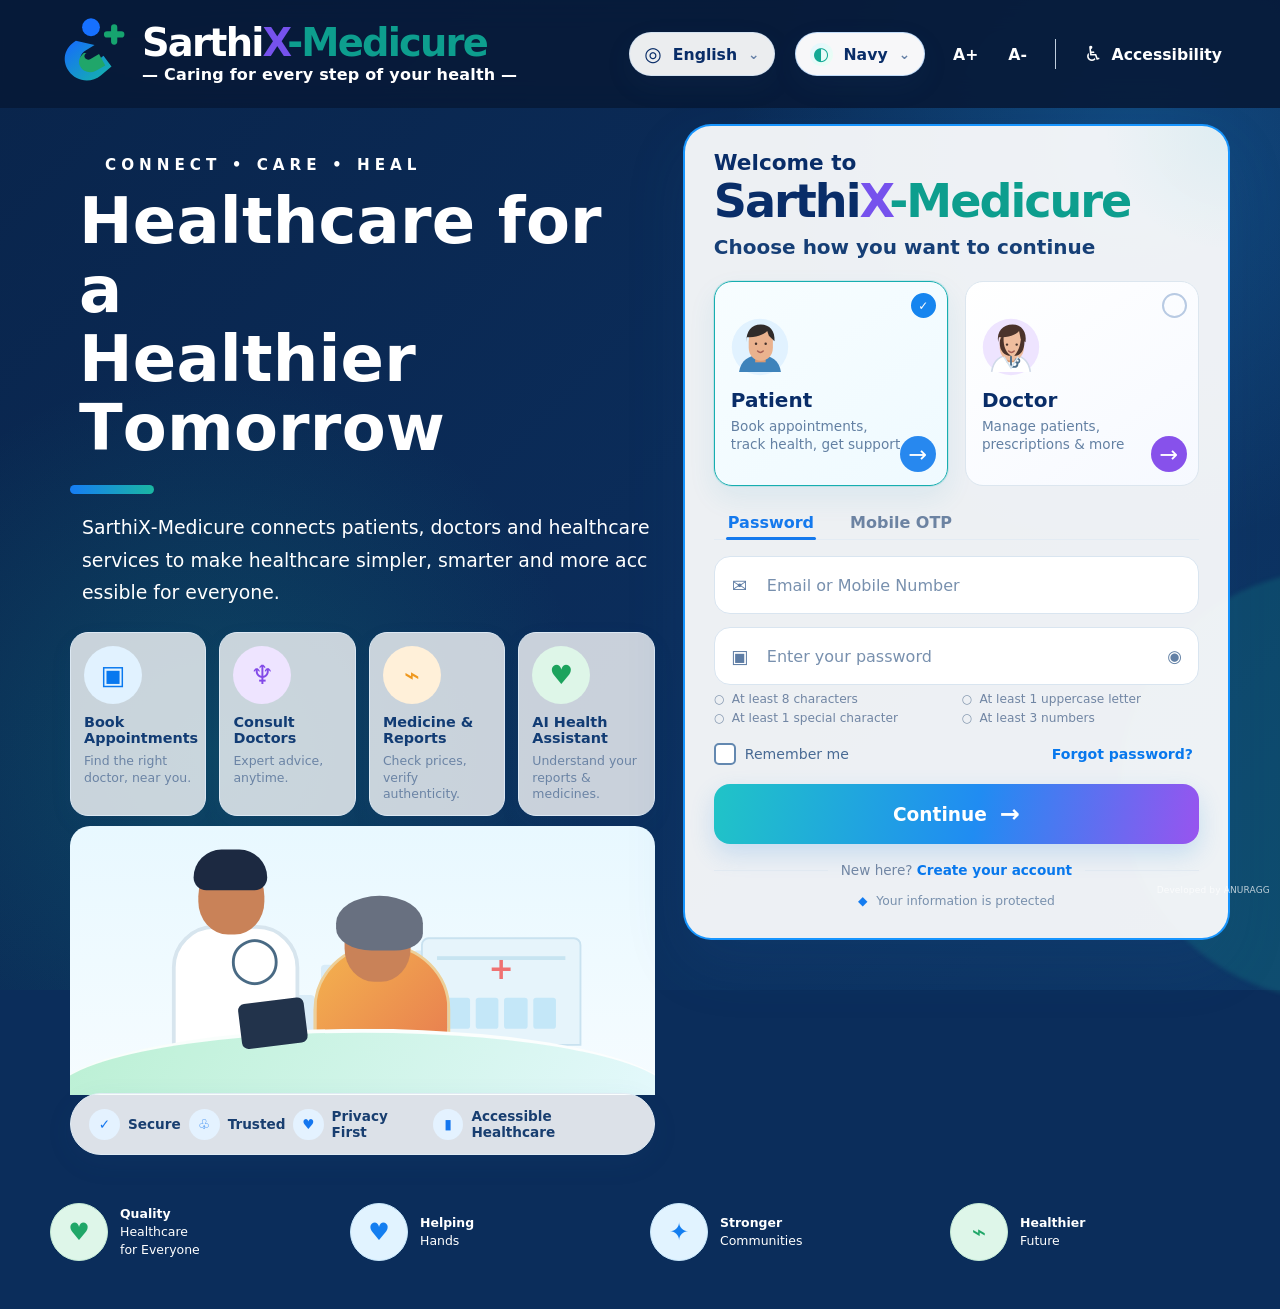
==== login.html @ cb6a0a66 "Rename index.html to login.html" ====
<!DOCTYPE html>
<html lang="en">
<head>
  <meta charset="UTF-8">
  <meta name="viewport" content="width=device-width, initial-scale=1, viewport-fit=cover">
  <meta name="theme-color" content="#f4fbff">
  <meta name="description" content="SarthiX-Medicure — healthcare made simpler, smarter and more accessible.">
  <title>SarthiX-Medicure | Healthcare for a Healthier Tomorrow</title>
  <link rel="stylesheet" href="styles.css">
</head>
<body>
  <div class="page-backdrop" aria-hidden="true"></div>
  <div class="page-shell">
    <header class="topbar container">
      <a class="brand" href="#" aria-label="SarthiX-Medicure home">
        <span class="brand-mark" aria-hidden="true">
          <svg viewBox="0 0 92 92" role="img">
            <defs>
              <linearGradient id="logoBlue" x1="0" y1="0" x2="1" y2="1">
                <stop offset="0" stop-color="#1669ff"/>
                <stop offset="1" stop-color="#14b8a6"/>
              </linearGradient>
            </defs>
            <circle cx="46" cy="16" r="10" fill="#1670ff"/>
            <path d="M29 31c-13 8-16 22-8 34 8 12 25 14 36 5l12-10-9-12-11 9c-5 4-12 2-14-3-2-5 0-9 5-12l10-6z" fill="url(#logoBlue)"/>
            <path d="M38 45c-5 4-7 10-4 15 3 6 11 8 17 5l11-6-7-13-10 6c-2 1-5 0-6-2-1-2 0-4 2-5z" fill="#20a66a"/>
            <path d="M64 24h16M72 16v16" stroke="#16a46f" stroke-width="7" stroke-linecap="round"/>
          </svg>
        </span>
        <span class="brand-copy">
          <span class="brand-name"><strong>Sarthi</strong><b>X</b><em>-Medicure</em></span>
          <span class="brand-tagline" lang="hi">— सेहत की हर बात, अपनों के साथ —</span>
        </span>
      </a>

      <div class="utility-nav" aria-label="Accessibility and language controls">
        <div class="language-select choice-control">
          <button class="choice-trigger" id="languageTrigger" type="button" aria-label="Language"
                  aria-expanded="false" aria-haspopup="true" aria-controls="languageMenu">
            <span class="globe" aria-hidden="true">◎</span>
            <span id="languageCurrent">English</span>
            <span class="choice-chevron" aria-hidden="true">⌄</span>
          </button>
          <div class="choice-menu" id="languageMenu" role="radiogroup" aria-label="Language" hidden>
            <button class="choice-option" type="button" role="radio" data-value="en" aria-checked="true">
              <span class="choice-check" aria-hidden="true">✓</span>English
            </button>
            <button class="choice-option" type="button" role="radio" data-value="hi" aria-checked="false">
              <span class="choice-check" aria-hidden="true">✓</span>हिन्दी
            </button>
          </div>
          <select id="languageSelect" class="sr-only" aria-hidden="true" tabindex="-1" hidden>
            <option value="en">English</option>
            <option value="hi">हिन्दी</option>
          </select>
        </div>
        <div class="theme-select choice-control">
          <button class="choice-trigger" id="themeTrigger" type="button" aria-label="Background theme"
                  aria-expanded="false" aria-haspopup="true" aria-controls="themeMenu">
            <span class="theme-icon" aria-hidden="true">◐</span>
            <span id="themeCurrent">Navy</span>
            <span class="choice-chevron" aria-hidden="true">⌄</span>
          </button>
          <div class="choice-menu theme-menu" id="themeMenu" role="radiogroup" aria-label="Background theme" hidden>
            <button class="choice-option" type="button" role="radio" data-value="navy" aria-checked="true">
              <span class="choice-check" aria-hidden="true">✓</span>Navy
            </button>
            <button class="choice-option" type="button" role="radio" data-value="dark" aria-checked="false">
              <span class="choice-check" aria-hidden="true">✓</span>Dark
            </button>
            <button class="choice-option" type="button" role="radio" data-value="white" aria-checked="false">
              <span class="choice-check" aria-hidden="true">✓</span>White
            </button>
          </div>
          <select id="themeSelect" class="sr-only" aria-hidden="true" tabindex="-1" hidden>
            <option value="navy">Navy</option>
            <option value="dark">Dark</option>
            <option value="white">White</option>
          </select>
        </div>
        <div class="font-controls" aria-label="Text size">
          <button type="button" id="fontIncrease" aria-label="Increase text size">A+</button>
          <button type="button" id="fontDecrease" aria-label="Decrease text size">A-</button>
        </div>
        <span class="divider" aria-hidden="true"></span>
        <button class="accessibility-btn" id="accessibilityBtn" type="button"
                aria-expanded="false" aria-haspopup="true" aria-controls="accessibilityMenu"
                aria-label="Accessibility options: Accessible Healthcare for Better India">
          <span class="person-icon" aria-hidden="true">♿</span>
          Accessibility
        </button>
      </div>
    </header>

    <main class="main-grid container">
      <section class="hero" aria-labelledby="heroTitle">
        <div class="eyebrow">CONNECT <span>•</span> CARE <span>•</span> HEAL</div>
        <h1 id="heroTitle" lang="en">Healthcare for a<br><span>Healthier</span> Tomorrow</h1>
        <div class="accent-line" aria-hidden="true"></div>
        <p class="hero-description" id="heroDescription" lang="en">
          SarthiX-Medicure connects patients, doctors and healthcare services to make
          healthcare simpler, smarter and more accessible for everyone.
        </p>

        <div class="feature-grid" aria-label="Key services">
          <button class="feature-card" type="button" data-feature="appointments">
            <span class="feature-icon blue" aria-hidden="true">▣</span>
            <strong>Book Appointments</strong>
            <small>Find the right doctor, near you.</small>
          </button>
          <button class="feature-card" type="button" data-feature="doctors">
            <span class="feature-icon purple" aria-hidden="true">♆</span>
            <strong>Consult Doctors</strong>
            <small>Expert advice, anytime.</small>
          </button>
          <button class="feature-card" type="button" data-feature="medicine">
            <span class="feature-icon orange" aria-hidden="true">⌁</span>
            <strong>Medicine &amp; Reports</strong>
            <small>Check prices, verify authenticity.</small>
          </button>
          <button class="feature-card" type="button" data-feature="assistant">
            <span class="feature-icon green" aria-hidden="true">♥</span>
            <strong>AI Health Assistant</strong>
            <small>Understand your reports &amp; medicines.</small>
          </button>
        </div>

        <div class="doctor-scene" aria-hidden="true">
          <div class="scene-stage">
          <div class="skyline">
            <i></i><i></i><i></i><i></i><i></i><i></i>
          </div>
          <div class="hospital">
            <span class="cross">+</span>
            <div class="hospital-windows"><i></i><i></i><i></i><i></i></div>
          </div>
          <div class="doctor-person">
            <div class="hair"></div>
            <div class="head"></div>
            <div class="coat"></div>
            <div class="stethoscope">◯</div>
          </div>
          <div class="patient-person">
            <div class="hair"></div>
            <div class="head"></div>
            <div class="saree"></div>
          </div>
          <div class="tablet"></div>
          <div class="scene-wave"></div>
          </div>
          <img class="doctor-scene-image" src="download.png" alt="">
        </div>

        <div class="trust-bar" aria-label="Trust highlights">
          <span><b class="trust-icon">✓</b> Secure</span>
          <span><b class="trust-icon">♧</b> Trusted</span>
          <span><b class="trust-icon">♥</b> Privacy First</span>
          <span><b class="trust-icon">▮</b> Accessible Healthcare</span>
        </div>
      </section>

      <section class="login-panel reveal" aria-labelledby="loginTitle">
        <div class="login-inner">
          <p class="welcome">Welcome to</p>
          <h2 id="loginTitle"><strong>Sarthi</strong><b>X</b><em>-Medicure</em></h2>
          <p class="choose-text">Choose how you want to continue</p>

          <div class="role-grid" role="radiogroup" aria-label="Choose account type">
            <button class="role-card selected" type="button" role="radio" aria-checked="true" data-role="patient">
              <span class="role-check">✓</span>
              <span class="role-avatar patient-avatar" aria-hidden="true">
                <svg viewBox="0 0 72 72" focusable="false">
                  <circle cx="36" cy="36" r="35" fill="#e1f2ff"/>
                  <path d="M10 67c2-14 12-21 26-21s24 7 26 21" fill="#3e83bb"/>
                  <path d="M30 42h13v13H30z" fill="#d99a73"/>
                  <path d="M22 29c0-11 6-18 15-18s15 7 15 18v8c0 10-7 16-15 16s-15-6-15-16z" fill="#eab28e"/>
                  <path d="M19 30c0-14 6-22 18-22 11 0 18 8 17 21l-7-7-2-6c-5 5-14 8-26 8z" fill="#302b2a"/>
                  <path d="M31 32h.1M43 32h.1" stroke="#46342e" stroke-width="3" stroke-linecap="round"/>
                  <path d="M33 41c2 2 5 2 7 0" fill="none" stroke="#a65f54" stroke-width="1.8" stroke-linecap="round"/>
                </svg>
              </span>
              <span class="role-name">Patient</span>
              <span class="role-description">Book appointments,<br>track health, get support</span>
              <span class="role-arrow" aria-hidden="true">→</span>
            </button>
            <button class="role-card" type="button" role="radio" aria-checked="false" data-role="doctor">
              <span class="role-check"></span>
              <span class="role-avatar doctor-avatar" aria-hidden="true">
                <svg viewBox="0 0 72 72" focusable="false">
                  <circle cx="36" cy="36" r="35" fill="#eee4ff"/>
                  <path d="M12 67c2-14 11-21 24-21s22 7 24 21" fill="#fff" stroke="#cfd9e8" stroke-width="2"/>
                  <path d="M30 42h13v13H30z" fill="#d99a73"/>
                  <path d="M22 28c0-11 6-18 15-18s15 7 15 18v9c0 10-7 16-15 16s-15-6-15-16z" fill="#efbd9e"/>
                  <path d="M20 30c-2-14 6-22 18-22 11 0 18 9 16 22l-6-4-2-10c-4 5-13 8-25 8z" fill="#4b332b"/>
                  <path d="M27 21c-1 11 1 20 9 26-8 0-14-6-14-16 0-5 2-8 5-10zM49 20c4 5 5 12 2 19-2 5-6 8-11 8 7-7 8-17 9-27z" fill="#4b332b"/>
                  <path d="M31 33h.1M43 33h.1" stroke="#49352e" stroke-width="3" stroke-linecap="round"/>
                  <path d="M33 41c2 2 5 2 7 0" fill="none" stroke="#a65f54" stroke-width="1.8" stroke-linecap="round"/>
                  <path d="M36 48v9c0 5 8 5 8 0v-2" fill="none" stroke="#4d6f8c" stroke-width="2.3" stroke-linecap="round"/>
                  <circle cx="44" cy="53" r="2.5" fill="none" stroke="#4d6f8c" stroke-width="2"/>
                  <path d="M27 48l9 14 9-14" fill="none" stroke="#d4e3ef" stroke-width="2"/>
                </svg>
              </span>
              <span class="role-name">Doctor</span>
              <span class="role-description">Manage patients,<br>prescriptions &amp; more</span>
              <span class="role-arrow" aria-hidden="true">→</span>
            </button>
          </div>

          <div class="auth-tabs" role="tablist" aria-label="Sign in method">
            <button class="auth-tab active" type="button" role="tab" aria-selected="true" data-auth="password">Password</button>
            <button class="auth-tab" type="button" role="tab" aria-selected="false" data-auth="otp">Mobile OTP</button>
          </div>

          <form id="loginForm" novalidate>
            <div class="field">
              <label for="identity">Email or Mobile Number</label>
              <div class="input-wrap">
                <span class="input-icon" id="identityIcon" aria-hidden="true">✉</span>
                <span class="phone-prefix hidden" id="identityPhonePrefix" aria-hidden="true">
                  <svg class="phone-icon" viewBox="0 0 24 24" focusable="false">
                    <path d="M22 16.92v3a2 2 0 0 1-2.18 2A19.8 19.8 0 0 1 11.19 18a19.5 19.5 0 0 1-6-6A19.8 19.8 0 0 1 2.09 3.18 2 2 0 0 1 4.08 1h3a2 2 0 0 1 2 1.72c.12.96.35 1.9.69 2.8a2 2 0 0 1-.45 2.11L8.05 8.9a16 16 0 0 0 6 6l1.27-1.27a2 2 0 0 1 2.11-.45c.9.34 1.84.57 2.8.69A2 2 0 0 1 22 16.92z"/>
                  </svg>
                  +91
                </span>
                <input id="identity" name="identity" type="text" autocomplete="username"
                       placeholder="Email or Mobile Number" required>
              </div>
              <small class="field-error" id="identityError" aria-live="polite"></small>
            </div>

            <div class="field password-field" id="passwordField">
              <label for="password">Password</label>
              <div class="input-wrap">
                <span class="input-icon" aria-hidden="true">▣</span>
                <input id="password" name="password" type="password" autocomplete="current-password"
                       placeholder="Enter your password" required minlength="8" aria-describedby="loginPasswordChecklist">
                <button class="eye-btn" id="togglePassword" type="button" aria-label="Show password">◉</button>
              </div>
              <small class="field-error" id="passwordError" aria-live="polite"></small>
              <ul class="password-checklist" id="loginPasswordChecklist" aria-label="Password requirements">
                <li data-password-check="length">At least 8 characters</li>
                <li data-password-check="uppercase">At least 1 uppercase letter</li>
                <li data-password-check="special">At least 1 special character</li>
                <li data-password-check="digits">At least 3 numbers</li>
              </ul>
            </div>

            <div class="otp-field field hidden" id="otpField">
              <label for="otp">6-digit OTP</label>
              <div class="input-wrap">
                <span class="input-icon" aria-hidden="true">#</span>
                <input id="otp" name="otp" inputmode="numeric" autocomplete="one-time-code"
                       placeholder="Enter 6-digit OTP" maxlength="6">
              </div>
              <small class="field-error" id="otpError" aria-live="polite"></small>
            </div>

            <div class="form-options" id="passwordOptions">
              <label class="check-label">
                <input id="rememberMe" type="checkbox">
                <span class="custom-check"></span>
                Remember me
              </label>
              <button class="text-link" id="forgotPassword" type="button">Forgot password?</button>
            </div>

            <button class="continue-btn" id="continueBtn" type="submit">
              <span id="continueText">Continue</span>
              <span class="btn-arrow" aria-hidden="true">→</span>
              <span class="spinner" aria-hidden="true"></span>
            </button>

            <div class="create-account">
              <span></span>
              <p>New here? <button type="button" id="createAccount">Create your account</button></p>
              <span></span>
            </div>

            <p class="security-note">
              <span aria-hidden="true">◆</span>
              Your information is protected
            </p>
          </form>
        </div>
      </section>
    </main>

    <div class="side-values container" aria-label="SarthiX values">
      <div><span class="value-icon green">♥</span><p><b>Quality</b><br>Healthcare<br>for Everyone</p></div>
      <div><span class="value-icon blue">♥</span><p><b>Helping</b><br>Hands</p></div>
      <div><span class="value-icon blue">✦</span><p><b>Stronger</b><br>Communities</p></div>
      <div><span class="value-icon green">⌁</span><p><b>Healthier</b><br>Future</p></div>
    </div>
  </div>

  <div class="toast" id="toast" role="status" aria-live="polite"></div>

  <dialog class="modal" id="modal">
    <button class="modal-close" id="modalClose" type="button" aria-label="Close">×</button>
    <div id="modalContent"></div>
  </dialog>

  <div class="accessibility-menu" id="accessibilityMenu" hidden>
    <strong>Accessibility</strong>
    <label><input type="checkbox" id="contrastToggle"> High contrast</label>
    <label><input type="checkbox" id="motionToggle"> Reduce motion</label>
  </div>

  <small class="developer-credit">Developed by ANURAGG</small>

  <script src="script.js"></script>
</body>
</html>
---- styles.css ----
*

/* SarthiX-Medicure: lightweight smooth UI */

html {
  scroll-behavior: smooth;
  scroll-padding-top: 80px;
}

body {
  -webkit-font-smoothing: antialiased;
}

/* Lightweight transitions */
button,
a,
input,
select,
textarea,
.card {
  transition:
    color 150ms ease,
    background-color 150ms ease,
    border-color 150ms ease,
    opacity 150ms ease;
}

button,
a {
  -webkit-tap-highlight-color: transparent;
}

/* Hover effects only on devices with a mouse */
@media (hover: hover) and (pointer: fine) {
  button:hover,
  .card:hover {
    transform: translateY(-2px);
  }
}

/* Press feedback */
button:active {
  transform: scale(0.98);
}

/* Responsive images */
img {
  max-width: 100%;
  height: auto;
}

/* Scroll reveal animation */
.reveal {
  opacity: 1;
  transform: none;
}

@media (prefers-reduced-motion: no-preference) {
  .reveal.reveal-ready {
    opacity: 0;
    transform: translateY(12px);
  }

  .reveal.reveal-ready.is-visible {
    opacity: 1;
    transform: translateY(0);
    transition: opacity 300ms ease, transform 300ms ease;
  }
}

/* Reduce animations on mobile for a lighter experience */
@media (max-width: 768px) {
  html {
    scroll-behavior: auto;
  }

  button,
  a,
  input,
  select,
  textarea,
  .card {
    transition-duration: 120ms;
  }

  button:active {
    transform: none;
  }
}

/* Respect reduced-motion settings */
@media (prefers-reduced-motion: reduce) {
  *,
  *::before,
  *::after {
    scroll-behavior: auto !important;
    animation: none !important;
    transition: none !important;
    transform: none !important;
  }
}


*
{
  box-sizing:border-box
}
@property --page-start
{
  syntax:"<color>";
  inherits:true;
  initial-value:#fff
}
@property --page-middle
{
  syntax:"<color>";
  inherits:true;
  initial-value:#f5fbff
}
@property --page-end
{
  syntax:"<color>";
  inherits:true;
  initial-value:#eefaff
}
@property --page-glow-one
{
  syntax:"<color>";
  inherits:true;
  initial-value:rgba(94,203,255,.18)
}
@property --page-glow-two
{
  syntax:"<color>";
  inherits:true;
  initial-value:rgba(110,238,198,.16)
}
@property --ambient-one
{
  syntax:"<color>";
  inherits:true;
  initial-value:rgba(128,207,255,.18)
}
@property --ambient-two
{
  syntax:"<color>";
  inherits:true;
  initial-value:rgba(90,227,184,.14)
}
:root
{
  --navy:#092d68;
  --blue:#1680f5;
  --teal:#13a995;
  --green:#20a765;
  --purple:#8552ee;
  --ink:#173f77;
  --muted:#6681a7;
  --line:#d8e5f2;
  --white:#fff;
  --bg:#f5fbff;
  --page-start:#fff;
  --page-middle:#f5fbff;
  --page-end:#eefaff;
  --page-glow-one:rgba(94,203,255,.18);
  --page-glow-two:rgba(110,238,198,.16);
  --ambient-one:rgba(128,207,255,.18);
  --ambient-two:rgba(90,227,184,.14);
  --shadow:0 24px 60px rgba(32,94,151,.13);
  --radius:28px;
  --scale:1;
}
html
{
  font-size:calc(16px * var(--scale))
}
body
{
  margin:0;
  isolation:isolate;
  min-height:100vh;
  min-height:100dvh;
  font-family:Inter,ui-sans-serif,system-ui,-apple-system,BlinkMacSystemFont,"Segoe UI",sans-serif;
  color:var(--navy);
  background:var(--page-middle);
  transition:
    --page-start .8s ease,
    --page-middle .8s ease,
    --page-end .8s ease,
    --page-glow-one .8s ease,
    --page-glow-two .8s ease,
    --ambient-one .8s ease,
    --ambient-two .8s ease;
  overflow-x:hidden
}
.page-backdrop
{
  position:fixed;
  inset:-10%;
  z-index:-1;
  pointer-events:none;
  background:
    radial-gradient(circle at 82% 22%,var(--page-glow-one),transparent 25rem),
    radial-gradient(circle at 22% 78%,var(--page-glow-two),transparent 24rem),
    linear-gradient(135deg,var(--page-start) 0%,var(--page-middle) 54%,var(--page-end) 100%);
  background-size:auto,auto,200% 200%;
  background-position:50% 50%,50% 50%,50% 50%;
  animation:bodyBackgroundFlow 24s ease-in-out infinite alternate;
  will-change:transform
}
body[data-theme="navy"],body[data-theme="dark"]
{
  --navy:#f7faff;
  --ink:#f0f5ff;
  --muted:#c1d0e4
}
body[data-theme="navy"] .brand-name,
body[data-theme="navy"] .brand-tagline,
body[data-theme="navy"] .utility-nav>.font-controls button,
body[data-theme="navy"] .utility-nav>.accessibility-btn,
body[data-theme="navy"] .hero .eyebrow,
body[data-theme="navy"] .hero .eyebrow span,
body[data-theme="navy"] .hero h1,
body[data-theme="navy"] .hero h1 .hero-title-accent,
body[data-theme="navy"] .hero .hero-description,
body[data-theme="navy"] .side-values p,
body[data-theme="navy"] .side-values p b
{
  color:#fff
}
body[data-theme="dark"]
{
  --navy:#63aaff;
  --ink:#80bcff;
  --muted:#a4bddc;
  --blue:#458fff;
  --teal:#ff536b;
  --green:#ff536b
}
body[data-theme="dark"] .brand-name,
body[data-theme="dark"] .utility-nav>.font-controls button,
body[data-theme="dark"] .utility-nav>.accessibility-btn,
body[data-theme="dark"] .hero .eyebrow,
body[data-theme="dark"] .hero h1,
body[data-theme="dark"] .hero .hero-description,
body[data-theme="dark"] .side-values p,
body[data-theme="dark"] .side-values p b
{
  color:#72b2ff
}
body[data-theme="dark"] .brand-name em,
body[data-theme="dark"] .brand-tagline,
body[data-theme="dark"] .hero .eyebrow span,
body[data-theme="dark"] .hero h1 .hero-title-accent,
body[data-theme="dark"] .side-values .value-icon
{
  color:#ff6278
}
body[data-theme="dark"] .accent-line
{
  background:linear-gradient(90deg,#458fff,#ff536b)
}
body[data-theme="white"] .brand-name,
body[data-theme="white"] .brand-tagline,
body[data-theme="white"] .utility-nav>.font-controls button,
body[data-theme="white"] .utility-nav>.accessibility-btn,
body[data-theme="white"] .hero .eyebrow,
body[data-theme="white"] .hero h1,
body[data-theme="white"] .hero .hero-description,
body[data-theme="white"] .side-values p,
body[data-theme="white"] .side-values p b
{
  color:#111
}
body[data-theme="navy"] .topbar::before
{
  background:rgba(7,26,56,.9)
}
body[data-theme="dark"] .topbar::before
{
  background:rgba(16,19,27,.92)
}
.login-panel,.modal
{
  --navy:#092d68;
  --ink:#173f77;
  --muted:#6681a7
}
@keyframes bodyBackgroundFlow
{
  from
  {
    transform:translate3d(-8%,0,0)
  }
  to
  {
    transform:translate3d(8%,0,0)
  }
}
body:before,body:after
{
  content:"";
  position:fixed;
  z-index:-1;
  pointer-events:none;
  border-radius:50%;
  filter:blur(2px);
  will-change:transform
}
body:before
{
  width:420px;
  height:420px;
  left:-250px;
  top:30%;
  background:var(--ambient-one);
  animation:ambientDriftOne 20s ease-in-out infinite alternate
}
body:after
{
  width:430px;
  height:430px;
  right:-270px;
  bottom:-100px;
  background:var(--ambient-two);
  animation:ambientDriftTwo 24s ease-in-out infinite alternate
}
body.is-scrolling .page-backdrop,body.is-scrolling::before,body.is-scrolling::after
{
  animation-play-state:paused
}
@keyframes ambientDriftOne
{
  from
  {
    transform:translate3d(0,0,0) scale(1)
  }
  to
  {
    transform:translate3d(95px,-35px,0) scale(1.14)
  }
}
@keyframes ambientDriftTwo
{
  from
  {
    transform:translate3d(0,0,0) scale(1)
  }
  to
  {
    transform:translate3d(-90px,-55px,0) scale(1.12)
  }
}
button,input,select
{
  font:inherit
}
button
{
  cursor:pointer
}
button:focus-visible,input:focus-visible,select:focus-visible
{
  outline:3px solid rgba(22,128,245,.35);
  outline-offset:3px
}
.container
{
  width:min(1410px,calc(100% - 80px));
  margin-inline:auto
}
.topbar
{
  min-height:108px;
  display:flex;
  align-items:center;
  justify-content:space-between;
  gap:24px
}
.brand
{
  display:flex;
  align-items:center;
  gap:10px;
  text-decoration:none;
  color:inherit
}
.brand-mark
{
  width:82px;
  height:82px;
  display:grid;
  place-items:center
}
.brand-mark svg
{
  width:100%;
  height:100%
}
.brand-copy
{
  display:flex;
  flex-direction:column;
  gap:2px
}
.brand-name
{
  font-size:2.4rem;
  letter-spacing:-1.8px;
  line-height:1;
  font-weight:700;
  color:var(--navy)
}
.brand-name b,.login-panel h2 b
{
  color:#7652ed
}
.brand-name em,.login-panel h2 em
{
  font-style:normal;
  color:#0d9e8e
}
.brand-tagline
{
  font-size:1rem;
  font-weight:700;
  color:#139c84;
  letter-spacing:.2px;
  text-align:center
}
.utility-nav
{
  display:flex;
  align-items:center;
  gap:20px;
  color:var(--navy);
  font-size:.98rem
}
.language-select,.theme-select
{
  display:flex;
  align-items:center;
  position:relative
}
.choice-trigger
{
  display:flex;
  align-items:center;
  gap:11px;
  border:1px solid rgba(211,226,241,.95);
  border-radius:999px;
  padding:9px 14px;
  min-height:44px;
  background:rgba(255,255,255,.92);
  box-shadow:0 10px 28px rgba(41,94,146,.09);
  color:#092d68;
  font:inherit;
  font-weight:700;
  white-space:nowrap;
  cursor:pointer;
  transition:box-shadow .2s ease,transform .2s ease,border-color .2s ease
}
.theme-select .choice-trigger
{
  background:rgba(255,255,255,.97);
  border-color:rgba(22,128,245,.24)
}
.language-select:hover .choice-trigger,.theme-select:hover .choice-trigger
{
  transform:translateY(-1px);
  border-color:rgba(22,128,245,.4)
}
.choice-trigger:focus-visible
{
  outline:3px solid rgba(22,128,245,.3);
  outline-offset:2px
}
.choice-chevron
{
  color:#6681a7;
  font-size:.85rem
}
.choice-menu
{
  position:fixed;
  top:0;
  left:0;
  display:grid;
  gap:4px;
  width:170px;
  max-width:calc(100vw - 28px);
  max-height:calc(100vh - 28px);
  overflow-y:auto;
  padding:8px;
  border:1px solid #d9e6f0;
  border-radius:12px;
  background:#fff;
  box-shadow:0 16px 36px rgba(30,75,115,.17);
  z-index:80
}
.choice-menu[hidden]
{
  display:none
}
.theme-menu
{
  width:185px
}
.choice-option
{
  display:flex;
  align-items:center;
  gap:10px;
  width:100%;
  min-height:40px;
  padding:8px;
  border:0;
  border-radius:8px;
  background:transparent;
  color:#466a93;
  font:inherit;
  text-align:left;
  cursor:pointer
}
.choice-option:hover,.choice-option[aria-checked="true"]
{
  background:#edf7ff;
  color:#092d68
}
.choice-option[aria-checked="true"]
{
  font-weight:700
}
.choice-option:focus-visible
{
  outline:2px solid #1680f5;
  outline-offset:1px
}
.choice-check
{
  width:18px;
  flex:none;
  color:#13a995;
  visibility:hidden
}
.choice-option[aria-checked="true"] .choice-check
{
  visibility:visible
}
.globe
{
  font-size:1.25rem
}
.theme-icon
{
  display:grid;
  place-items:center;
  width:23px;
  height:23px;
  border-radius:50%;
  color:#13a995;
  font-size:1.15rem;
  line-height:1;
  background:linear-gradient(135deg,#e5f6ff,#e9fff3)
}
.font-controls
{
  display:flex;
  gap:14px
}
.font-controls button,.accessibility-btn
{
  border:0;
  background:transparent;
  color:var(--navy);
  font-weight:700;
  padding:8px
}
.divider
{
  width:1px;
  height:30px;
  background:#bfcddd
}
.accessibility-btn
{
  display:flex;
  align-items:center;
  gap:9px
}
.person-icon
{
  font-size:1.3rem
}
.main-grid
{
  display:grid;
  grid-template-columns:minmax(0,1.05fr) minmax(480px,.95fr);
  gap:28px;
  align-items:start;
  padding:16px 0 44px
}
.hero
{
  padding:32px 0 0 70px;
  min-width:0;
  container:hero/inline-size
}
.eyebrow
{
  font-weight:800;
  letter-spacing:5px;
  color:#315d91;
  font-size:.95rem;
  margin-bottom:13px;
  margin-left:35px
}
.eyebrow span
{
  color:#2e9ca0
}
.hero h1
{
  font-size:clamp(3.3rem,5vw,5.15rem);
  font-weight:800;
  line-height:1.08;
  letter-spacing:.2px;
  margin:0 0 0 9px;
  color:var(--navy);
  max-width:780px
}
.hero h1 .hero-title-accent
{
  color:#10a995
}
.hero-language-change
{
  animation:heroLanguageIn .65s ease both
}
.language-change
{
  animation:interfaceLanguageIn .4s ease both
}
@keyframes interfaceLanguageIn
{
  from
  {
    opacity:.35;
    transform:translateY(5px)
  }
  to
  {
    opacity:1;
    transform:translateY(0)
  }
}
@keyframes heroLanguageIn
{
  from
  {
    opacity:0;
    transform:translateY(12px)
  }
  to
  {
    opacity:1;
    transform:translateY(0)
  }
}
.hero-letter
{
  display:inline-block;
  opacity:0;
  animation:heroLetterIn .35s ease forwards;
  animation-delay:calc(var(--letter-index)*45ms)
}
.hero-description .hero-letter
{
  animation-delay:calc(var(--letter-index)*12ms)
}
@keyframes heroLetterIn
{
  from
  {
    opacity:0;
    transform:translateY(.3em)
  }
  to
  {
    opacity:1;
    transform:translateY(0)
  }
}
.reduced-motion .hero-language-change
{
  animation:none
}
.reduced-motion .hero-letter
{
  opacity:1;
  animation:none
}
.accent-line
{
  width:84px;
  height:9px;
  border-radius:99px;
  margin:22px 0 17px;
  background:linear-gradient(90deg,#167df5,#1ab7a2)
}
.hero-description
{
  font-size:1.18rem;
  line-height:1.7;
  color:#55749b;
  max-width:690px;
  margin:0 0 24px 12px
}
.feature-grid
{
  display:grid;
  grid-template-columns:repeat(4,minmax(0,1fr));
  gap:13px;
  max-width:760px
}
.feature-card
{
  min-height:160px;
  text-align:left;
  border:1px solid #dce8f3;
  border-radius:18px;
  background:rgba(255,255,255,.78);
  padding:13px 13px 12px;
  box-shadow:0 8px 24px rgba(53,102,151,.06);
  transition:.22s ease;
  display:flex;
  flex-direction:column;
  align-items:flex-start
}
.feature-card:hover
{
  transform:translateY(-5px);
  box-shadow:0 18px 35px rgba(45,105,155,.13);
  border-color:#b9d8f3
}
.feature-icon
{
  width:58px;
  height:58px;
  border-radius:50%;
  display:grid;
  place-items:center;
  font-size:1.65rem;
  margin-bottom:10px
}
.feature-icon.blue
{
  background:#e1f2ff;
  color:#0878ef
}
.feature-icon.purple
{
  background:#eee4ff;
  color:#8249e8
}
.feature-icon.orange
{
  background:#fff0d9;
  color:#ef981e
}
.feature-icon.green
{
  background:#def6e8;
  color:#1ca35d
}
.feature-card strong
{
  font-size:.9rem;
  color:#123c74
}
.feature-card small
{
  color:#6b84a5;
  line-height:1.35;
  margin-top:7px;
  font-size:.78rem
}
.doctor-scene
{
  height:285px;
  margin-top:10px;
  position:relative;
  overflow:hidden;
  border-radius:20px 20px 0 0;
  background:linear-gradient(#e8f8ff,#f6fcff)
}
.scene-stage
{
  position:absolute;
  left:0;
  top:0;
  width:100%;
  height:285px;
  transform-origin:0 0
}
.scene-stage,.doctor-scene-image
{
  transition:opacity .7s ease
}
.doctor-scene-image
{
  position:absolute;
  inset:0;
  width:100%;
  height:100%;
  object-fit:cover;
  object-position:center;
  opacity:0
}
.doctor-scene.show-image .scene-stage
{
  opacity:0
}
.doctor-scene.show-image .doctor-scene-image
{
  opacity:1
}
.skyline
{
  position:absolute;
  left:0;
  right:0;
  bottom:58px;
  height:105px;
  display:flex;
  align-items:end;
  gap:7px;
  opacity:.55;
  padding-left:35%
}
.skyline i
{
  display:block;
  width:42px;
  background:#c7e1f3;
  border-radius:4px 4px 0 0
}
.skyline i:nth-child(1)
{
  height:48px
}
.skyline i:nth-child(2)
{
  height:80px
}
.skyline i:nth-child(3)
{
  height:62px
}
.skyline i:nth-child(4)
{
  height:95px
}
.skyline i:nth-child(5)
{
  height:55px
}
.skyline i:nth-child(6)
{
  height:75px
}
.hospital
{
  position:absolute;
  width:170px;
  height:115px;
  bottom:52px;
  left:60%;
  background:#e6f4fb;
  border:2px solid #c9e2f0;
  border-radius:8px 8px 0 0
}
.hospital:before
{
  content:"";
  position:absolute;
  inset:18px 15px auto;
  height:4px;
  background:#c7e4f1
}
.cross
{
  position:absolute;
  top:12px;
  left:50%;
  transform:translateX(-50%);
  font-size:2rem;
  color:#ef7272;
  font-weight:900
}
.hospital-windows
{
  position:absolute;
  left:25px;
  right:25px;
  bottom:16px;
  display:grid;
  grid-template-columns:repeat(4,1fr);
  gap:6px
}
.hospital-windows i
{
  height:33px;
  background:#c4e7f8;
  border-radius:3px
}
.doctor-person,.patient-person
{
  position:absolute;
  bottom:45px
}
.doctor-person
{
  left:15%;
  width:165px;
  height:220px
}
.patient-person
{
  left:40%;
  width:160px;
  height:170px
}
.doctor-person .head,.patient-person .head
{
  position:absolute;
  width:70px;
  height:78px;
  border-radius:48% 48% 45% 45%;
  background:#c98258;
  top:17px;
  left:43px;
  z-index:2
}
.doctor-person .hair
{
  position:absolute;
  width:78px;
  height:43px;
  border-radius:55px 55px 25px 25px;
  background:#1c2941;
  top:5px;
  left:38px;
  z-index:3
}
.doctor-person .coat
{
  position:absolute;
  bottom:0;
  left:15px;
  width:135px;
  height:135px;
  border-radius:45px 45px 8px 8px;
  background:#fff;
  border:4px solid #d7e5ee
}
.stethoscope
{
  position:absolute;
  z-index:4;
  left:76px;
  top:92px;
  color:#496a84;
  font-size:3rem
}
.patient-person .hair
{
  position:absolute;
  width:92px;
  height:58px;
  border-radius:55% 55% 35% 45%;
  background:#687080;
  top:4px;
  left:34px;
  z-index:3
}
.patient-person .saree
{
  position:absolute;
  bottom:0;
  left:10px;
  width:145px;
  height:115px;
  border-radius:70px 70px 8px 8px;
  background:linear-gradient(135deg,#f4b34e,#e87e50);
  border:3px solid #edcf98
}
.tablet
{
  position:absolute;
  width:70px;
  height:48px;
  border-radius:7px;
  background:#22334b;
  left:29%;
  bottom:52px;
  transform:rotate(-7deg);
  z-index:6
}
.scene-wave
{
  position:absolute;
  left:-3%;
  right:-3%;
  bottom:-75px;
  height:145px;
  border-radius:50% 50% 0 0;
  background:linear-gradient(120deg,#baf0d3,#e7f9ff);
  border-top:4px solid rgba(255,255,255,.9)
}
.trust-bar
{
  display:flex;
  align-items:center;
  justify-content:space-around;
  gap:8px;
  background:rgba(255,255,255,.86);
  border:1px solid #e0ebf3;
  border-radius:999px;
  padding:14px 18px;
  margin-top:-2px;
  position:relative;
  z-index:3;
  box-shadow:0 8px 28px rgba(36,92,137,.08);
  max-width:760px
}
.trust-bar span
{
  display:flex;
  align-items:center;
  gap:8px;
  font-size:.85rem;
  font-weight:700;
  color:#183e70
}
.trust-icon
{
  display:grid;
  place-items:center;
  width:31px;
  height:31px;
  border-radius:50%;
  background:#e4f2ff;
  color:#1476ef
}
.login-panel
{
  background:rgba(255,255,255,.93);
  border:2px solid rgba(0,140,255,.9);
  border-radius:28px;
  box-shadow:var(--shadow);
  padding:24px 29px 30px;
  position:relative;
  overflow:hidden
}
.login-panel:after
{
  content:"";
  position:absolute;
  width:260px;
  height:260px;
  right:-130px;
  top:-130px;
  background:radial-gradient(circle,rgba(36,186,195,.08),transparent 68%);
  pointer-events:none
}
.login-inner
{
  position:relative;
  z-index:1
}
.welcome
{
  font-size:1.35rem;
  font-weight:700;
  margin:0 0 2px;
  color:var(--navy)
}
.login-panel h2
{
  font-size:clamp(2.2rem,3.6vw,3.25rem);
  letter-spacing:-2px;
  line-height:1.05;
  margin:0 0 10px;
  color:var(--navy)
}
.login-panel h2 strong
{
  font-weight:800
}
.login-panel h2 em
{
  font-style:normal
}
.choose-text
{
  font-size:1.25rem;
  margin:0 0 22px;
  color:#163f76;
  font-weight:600
}
.role-grid
{
  display:grid;
  grid-template-columns:1fr 1fr;
  gap:17px;
  margin-bottom:20px
}
.role-card
{
  min-height:205px;
  position:relative;
  border:1.5px solid #dce6ef;
  border-radius:18px;
  background:linear-gradient(145deg,#fff,#f6f9ff);
  padding:16px;
  text-align:left;
  color:var(--navy);
  transition:.22s ease;
  overflow:hidden
}
.role-card:hover
{
  transform:translateY(-3px);
  box-shadow:0 12px 28px rgba(49,101,149,.11)
}
.role-card.selected
{
  border-color:#16aeb0;
  box-shadow:0 0 0 1px rgba(22,174,176,.15),0 12px 28px rgba(32,145,190,.09);
  background:linear-gradient(145deg,#f7fdff,#effaff)
}
.role-check
{
  position:absolute;
  right:11px;
  top:11px;
  width:25px;
  height:25px;
  border-radius:50%;
  border:2px solid #b8cae3;
  color:#fff;
  display:grid;
  place-items:center;
  font-size:.75rem
}
.selected .role-check
{
  background:#1685ef;
  border-color:#1685ef
}
.role-avatar
{
  display:block;
  font-size:3.1rem;
  line-height:1;
  margin:3px 0 12px
}
.role-name
{
  display:block;
  font-size:1.25rem;
  font-weight:800
}
.role-description
{
  display:block;
  color:#6380a3;
  font-size:.85rem;
  line-height:1.35;
  margin-top:5px
}
.role-arrow
{
  position:absolute;
  right:11px;
  bottom:13px;
  width:36px;
  height:36px;
  border-radius:50%;
  display:grid;
  place-items:center;
  background:#2788ef;
  color:#fff;
  font-size:1.4rem
}
.role-card:nth-child(2) .role-arrow
{
  background:#8751eb
}
.role-card.selected .role-avatar
{
  animation:roleAvatarIn .45s cubic-bezier(.2,.8,.25,1.25) both
}
@keyframes roleAvatarIn
{
  from
  {
    opacity:.45;
    transform:translateY(10px) scale(.78)
  }
  to
  {
    opacity:1;
    transform:translateY(0) scale(1)
  }
}
.role-avatar svg
{
  width:58px;
  height:58px;
  display:block
}
.auth-tabs
{
  display:flex;
  gap:8px;
  border-bottom:1px solid #e3ebf3;
  margin:4px 0 16px
}
.auth-tab
{
  border:0;
  background:transparent;
  color:#6c83a2;
  padding:7px 14px;
  font-weight:800;
  position:relative
}
.auth-tab.active
{
  color:#1479ed
}
.auth-tab.active:after
{
  content:"";
  position:absolute;
  left:12px;
  right:12px;
  bottom:-1px;
  height:3px;
  border-radius:4px;
  background:#1479ed
}
.field
{
  margin-bottom:13px
}
.field label
{
  position:absolute;
  width:1px;
  height:1px;
  padding:0;
  margin:-1px;
  overflow:hidden;
  clip:rect(0,0,0,0);
  white-space:nowrap;
  border:0
}
.input-wrap
{
  height:58px;
  border:1.5px solid #d9e5f0;
  border-radius:16px;
  display:flex;
  align-items:center;
  background:#fff;
  transition:.18s ease
}
.input-wrap:focus-within
{
  border-color:#2b8af1;
  box-shadow:0 0 0 4px rgba(43,138,241,.09)
}
.input-icon
{
  width:50px;
  text-align:center;
  color:#5d7ca4;
  font-size:1.15rem
}
.phone-prefix
{
  flex:none;
  display:flex;
  align-items:center;
  gap:5px;
  padding:0 12px;
  color:#55749b;
  font-size:.9rem;
  font-weight:800;
  white-space:nowrap
}
.phone-icon
{
  width:16px;
  height:16px;
  fill:none;
  stroke:currentColor;
  stroke-width:2;
  stroke-linecap:round;
  stroke-linejoin:round
}
.phone-input-wrap
{
  height:50px;
  border:1px solid #d8e4ef;
  border-radius:12px
}
.phone-input-wrap input
{
  flex:1;
  width:0;
  min-width:0;
  height:100%;
  border:0;
  border-radius:0;
  padding:0 10px;
  outline:0;
  background:transparent;
  color:var(--navy);
  box-shadow:none
}
.phone-input-wrap input:focus
{
  box-shadow:none
}
.input-wrap input
{
  flex:1;
  height:100%;
  border:0;
  outline:0;
  background:transparent;
  color:#173f77;
  font-size:max(16px,1rem);
  min-width:0
}
.input-wrap input::placeholder
{
  color:#7890ae
}
.eye-btn
{
  border:0;
  background:transparent;
  color:#6280a5;
  padding:12px 16px;
  font-size:1.05rem
}
.field-error
{
  display:block;
  color:#c63c3c;
  font-size:.78rem;
  min-height:0;
  margin-top:5px
}
.field.invalid .input-wrap
{
  border-color:#d95c5c;
  background:#fff9f9
}
.hidden
{
  display:none!important
}
.form-options
{
  display:flex;
  align-items:center;
  justify-content:space-between;
  margin:3px 0 19px;
  color:#486a94;
  font-size:.88rem
}
.check-label
{
  display:flex;
  align-items:center;
  gap:9px;
  cursor:pointer
}
.check-label input
{
  position:absolute;
  opacity:0
}
.custom-check
{
  width:22px;
  height:22px;
  border:2px solid #6388b0;
  border-radius:5px;
  background:#fff;
  display:grid;
  place-items:center
}
.check-label input:checked+.custom-check
{
  background:#147cf0;
  border-color:#147cf0
}
.check-label input:checked+.custom-check:after
{
  content:"✓";
  color:#fff;
  font-weight:900
}
.text-link
{
  border:0;
  background:transparent;
  color:#0878ed;
  font-weight:700
}
.continue-btn
{
  width:100%;
  height:60px;
  border:0;
  border-radius:16px;
  background:linear-gradient(100deg,#20c4c7,#208cf2 54%,#9854ef);
  color:#fff;
  font-size:1.16rem;
  font-weight:800;
  display:flex;
  align-items:center;
  justify-content:center;
  gap:13px;
  box-shadow:0 10px 25px rgba(45,135,225,.2);
  transition:.2s ease
}
.continue-btn:hover
{
  transform:translateY(-2px);
  box-shadow:0 15px 32px rgba(45,135,225,.25)
}
.continue-btn.loading
{
  opacity:.78;
  pointer-events:none
}
.btn-arrow
{
  font-size:1.5rem
}
.spinner
{
  display:none;
  width:20px;
  height:20px;
  border:3px solid rgba(255,255,255,.45);
  border-top-color:#fff;
  border-radius:50%;
  animation:spin .8s linear infinite
}
.loading .spinner
{
  display:block
}
.loading .btn-arrow
{
  display:none
}
.create-account
{
  display:grid;
  grid-template-columns:1fr auto 1fr;
  align-items:center;
  gap:13px;
  margin:18px 0 16px;
  color:#7186a4
}
.create-account span
{
  height:1px;
  background:#e1e9f1
}
.create-account p
{
  margin:0;
  font-size:.85rem;
  white-space:nowrap
}
.create-account button
{
  border:0;
  background:transparent;
  color:#0878ed;
  font-weight:800;
  padding:0
}
.security-note
{
  margin:0;
  text-align:center;
  color:#7890ad;
  font-size:.77rem
}
.security-note span
{
  color:#147cf0;
  margin-right:5px
}
.side-values
{
  display:grid;
  grid-template-columns:repeat(4,minmax(0,1fr));
  gap:20px;
  padding:4px 0 48px
}
.side-values>div
{
  display:flex;
  align-items:center;
  gap:12px
}
.side-values p
{
  margin:0;
  color:#486889;
  font-size:.78rem;
  line-height:1.45
}
.side-values p b
{
  color:#244b79
}
.value-icon
{
  flex:0 0 58px;
  width:58px;
  height:58px;
  border-radius:50%;
  display:grid;
  place-items:center;
  font-size:1.5rem
}
.value-icon.green
{
  background:#def6e9;
  color:#20a768;
  border:1px solid #c4ead5
}
.value-icon.blue
{
  background:#e1f3ff;
  color:#147ef0;
  border:1px solid #c8e7fb
}
.toast
{
  position:fixed;
  left:50%;
  bottom:calc(25px + env(safe-area-inset-bottom,0px));
  width:max-content;
  max-width:calc(100vw - 28px);
  text-align:center;
  transform:translate(-50%,30px);
  opacity:0;
  pointer-events:none;
  background:#103969;
  color:#fff;
  padding:13px 20px;
  border-radius:999px;
  box-shadow:0 15px 40px rgba(14,55,94,.22);
  transition:.25s;
  z-index:100;
  font-size:.9rem
}
.toast.show
{
  opacity:1;
  transform:translate(-50%,0)
}
.developer-credit
{
  position:fixed;
  right:10px;
  bottom:calc(5px + env(safe-area-inset-bottom,0px));
  z-index:5;
  color:#7186a4;
  font-size:9px;
  line-height:1;
  letter-spacing:.15px;
  opacity:.72;
  pointer-events:none
}
body[data-theme="navy"] .developer-credit
{
  color:#fff
}
body[data-theme="white"] .developer-credit
{
  color:#111
}
body[data-theme="dark"] .developer-credit
{
  color:#458fff;
  background:linear-gradient(90deg,#458fff,#ff536b);
  background-clip:text;
  -webkit-background-clip:text;
  -webkit-text-fill-color:transparent
}
.modal
{
  border:0;
  border-radius:22px;
  padding:0;
  max-width:430px;
  width:calc(100% - 30px);
  max-height:calc(100dvh - 30px);
  overflow:auto;
  box-shadow:0 30px 80px rgba(0,40,80,.25);
  color:var(--navy)
}
.modal::backdrop
{
  background:rgba(10,39,70,.35);
  backdrop-filter:blur(4px)
}
.modal>div
{
  padding:32px
}
.modal-close
{
  position:absolute;
  right:13px;
  top:10px;
  border:0;
  background:transparent;
  font-size:1.7rem;
  color:#607b9d
}
.modal h3
{
  margin:0 0 8px;
  font-size:1.55rem
}
.modal p
{
  color:#6380a2;
  line-height:1.5
}
.modal form
{
  display:grid;
  gap:12px
}
.modal input,.modal select
{
  height:50px;
  border:1px solid #d8e4ef;
  border-radius:12px;
  padding:0 14px;
  outline:0;
  background:#fff;
  color:var(--navy)
}
.modal .phone-input-wrap input
{
  height:100%;
  border:0;
  border-radius:0;
  padding:0 10px;
  background:transparent;
  box-shadow:none
}
.modal button.primary
{
  height:50px;
  border:0;
  border-radius:12px;
  background:#147ff0;
  color:#fff;
  font-weight:800
}
.modal.registration-modal
{
  max-width:520px;
  border:2px solid transparent;
  background:linear-gradient(#fff,#fff) padding-box,linear-gradient(135deg,#20c4c7,#208cf2,#9854ef,#20c4c7) border-box;
  background-size:auto,300% 300%;
  animation:registrationBorderGlow 5s ease infinite;
  box-shadow:0 0 20px rgba(32,148,215,.38),0 24px 75px rgba(57,112,180,.28)
}
@keyframes registrationBorderGlow
{
  0%,100%
  {
    background-position:0 0,0% 50%
  }
  50%
  {
    background-position:0 0,100% 50%
  }
}
.modal.registration-modal form
{
  gap:8px
}
.modal.registration-modal label
{
  font-size:.86rem;
  font-weight:700;
  color:#315d91;
  margin-top:3px
}
.modal.registration-modal .registration-submit
{
  width:100%;
  margin-top:8px
}
.modal.registration-modal .registration-note
{
  color:#7186a4;
  font-size:.78rem;
  line-height:1.4;
  text-align:center
}
.password-checklist
{
  display:grid;
  grid-template-columns:1fr 1fr;
  gap:5px 10px;
  list-style:none;
  margin:0;
  padding:2px 0 5px;
  color:#7186a4;
  font-size:.76rem
}
.password-checklist li:before
{
  content:"○";
  display:inline-block;
  width:18px;
  color:#8296ae;
  font-weight:800
}
.password-checklist li.passed
{
  color:#16834f
}
.password-checklist li.passed:before
{
  content:"✓";
  color:#16834f
}
.registration-choices
{
  display:grid;
  grid-template-columns:1fr 1fr;
  gap:14px;
  margin-top:22px
}
.registration-choice
{
  min-height:150px;
  display:flex;
  flex-direction:column;
  align-items:flex-start;
  gap:8px;
  padding:17px;
  border:1px solid #dce8f3;
  border-radius:17px;
  background:linear-gradient(145deg,#fff,#f6faff);
  color:var(--navy);
  text-align:left;
  transition:transform .2s ease,box-shadow .2s ease,border-color .2s ease;
  animation:registrationChoiceIn .55s cubic-bezier(.2,.8,.25,1.15) both
}
.registration-choice:nth-child(2)
{
  animation-delay:.12s
}
.registration-choice:hover
{
  transform:translateY(-3px);
  border-color:#68bce8;
  box-shadow:0 12px 28px rgba(49,101,149,.13)
}
.registration-choice-icon
{
  font-size:1.8rem;
  transform-origin:center;
  animation:registrationIconFloat 2.2s ease-in-out infinite
}
.doctor-choice .registration-choice-icon
{
  animation-delay:.25s
}
.registration-choice strong
{
  font-size:1.05rem
}
.registration-choice small
{
  color:#6380a2;
  line-height:1.4
}
.registration-back
{
  border:0;
  background:transparent;
  color:#1479ed;
  font-weight:700;
  padding:0;
  margin:0 0 14px
}
.registration-submit
{
  width:100%
}
@keyframes registrationChoiceIn
{
  from
  {
    opacity:0;
    transform:translateY(14px) scale(.97)
  }
  to
  {
    opacity:1;
    transform:translateY(0) scale(1)
  }
}
@keyframes registrationIconFloat
{
  0%,100%
  {
    transform:translateY(0) scale(1)
  }
  50%
  {
    transform:translateY(-4px) scale(1.08)
  }
}
.accessibility-menu
{
  position:fixed;
  right:30px;
  top:100px;
  width:230px;
  max-width:calc(100vw - 28px);
  background:#fff;
  border:1px solid #d9e6f0;
  border-radius:16px;
  padding:16px;
  box-shadow:0 20px 50px rgba(30,75,115,.17);
  z-index:80
}
.accessibility-menu strong
{
  display:block;
  margin-bottom:12px
}
.accessibility-menu label
{
  display:block;
  padding:8px 0;
  color:#466a93
}
.high-contrast .page-shell
{
  filter:contrast(1.15)
}
.high-contrast .login-panel,.high-contrast .feature-card,.high-contrast .role-card
{
  border-color:#7791ac
}
.reduced-motion *
{
  animation:none!important;
  transition:none!important;
  scroll-behavior:auto!important
}
.reduced-motion *::before,.reduced-motion *::after
{
  animation:none!important;
  transition:none!important
}
.sr-only
{
  position:absolute;
  width:1px;
  height:1px;
  padding:0;
  margin:-1px;
  overflow:hidden;
  clip:rect(0,0,0,0);
  white-space:nowrap;
  border:0
}
@keyframes spin
{
  to
  {
    transform:rotate(360deg)
  }
}
/* ================= STICKY HEADER ================= */
/* header scroll par upar hi tika rehta hai, size nahi badalta (koi jump/slide nahi) */
.topbar
{
  position:sticky;
  top:0;
  z-index:60;
  isolation:isolate;
  padding-top:env(safe-area-inset-top,0px)
}
.topbar::before
{
  content:"";
  position:absolute;
  z-index:-1;
  top:0;
  bottom:0;
  left:50%;
  width:100vw;
  transform:translateX(-50%);
  background:rgba(245,251,255,.88);
  -webkit-backdrop-filter:blur(14px);
  backdrop-filter:blur(14px);
  transition:box-shadow .2s ease
}
.topbar::after
{
  content:"";
  position:absolute;
  left:50%;
  bottom:0;
  width:100vw;
  height:2px;
  transform:translateX(-50%) scaleX(0);
  transform-origin:left;
  background:linear-gradient(90deg,#1680f5,#13a995,#8552ee);
  transition:transform .45s ease
}
.topbar.stuck::before
{
  box-shadow:0 8px 24px rgba(36,92,137,.09)
}
.topbar.stuck::after
{
  transform:translateX(-50%) scaleX(1)
}
.high-contrast .topbar::before
{
  background:#fff
}
/* ================= RESPONSIVE ================= */
/* hero narrow hone par feature cards 2x2 */
@container hero (max-width:540px)
{
  .feature-grid
  {
    grid-template-columns:repeat(2,minmax(0,1fr))
  }
}
@container hero (max-width:560px)
{
  .eyebrow
  {
    letter-spacing:3px;
    font-size:.85rem
  }
  .trust-bar
  {
    border-radius:20px;
    display:grid;
    grid-template-columns:1fr 1fr;
    padding:12px 14px;
    gap:10px 8px
  }
}
/* narrow login panel (laptop-small): arrow text ke neeche rahe */
@media(min-width:1051px) and (max-width:1199px)
{
  .role-card
  {
    padding-bottom:54px
  }
}
/* right-side values: bahut badi screen pe hi gutter mein, baaki jagah bottom strip */
@media(min-width:1820px)
{
  .side-values
  {
    position:fixed;
    right:22px;
    top:31%;
    width:170px;
    margin:0;
    padding:0;
    grid-template-columns:1fr;
    gap:24px
  }
}
@media(max-width:1320px)
{
  .container
  {
    width:min(1180px,calc(100% - 44px))
  }
  .hero
  {
    padding-left:20px
  }
}
@media(max-width:1050px)
{
  .topbar
  {
    min-height:100px;
    max-width:850px;
    flex-wrap:wrap;
    row-gap:6px;
    padding-block:8px
  }
  .main-grid
  {
    grid-template-columns:1fr;
    max-width:850px;
    padding-top:5px
  }
  .hero
  {
    padding-left:0;
    order:1
  }
  .login-panel
  {
    order:2
  }
  .utility-nav
  {
    gap:8px;
    flex-wrap:wrap
  }
  .side-values
  {
    max-width:850px
  }
}
@media(max-width:700px)
{
  .container
  {
    width:calc(100% - 28px)
  }
  .topbar
  {
    min-height:auto;
    padding:8px 0 4px;
    gap:8px;
    align-items:center
  }
  .brand
  {
    gap:8px;
    min-width:0
  }
  .brand-mark
  {
    width:60px;
    height:60px;
    flex:none
  }
  .brand-name
  {
    font-size:1.7rem;
    letter-spacing:-1px
  }
  .brand-tagline
  {
    font-size:.72rem;
    text-align:left
  }
  .utility-nav
  {
    width:100%;
    justify-content:flex-start;
    gap:4px 8px
  }
  .utility-nav .divider
  {
    display:none
  }
  .font-controls
  {
    gap:4px
  }
  .accessibility-btn
  {
    font-size:.8rem;
    padding:8px 4px;
    gap:5px;
    flex:none;
    white-space:nowrap
  }
  .font-controls button
  {
    padding:8px 6px
  }
  .language-select,.theme-select
  {
    padding:0
  }
  .choice-trigger
  {
    gap:8px;
    padding:8px 12px
  }
  .main-grid
  {
    gap:20px;
    padding-bottom:25px
  }
  .hero
  {
    padding-top:14px
  }
  .eyebrow
  {
    font-size:.65rem;
    letter-spacing:4px
  }
  .hero h1
  {
    font-size:2.8rem;
    letter-spacing:.2px
  }
  .hero-description
  {
    font-size:.95rem
  }
  .feature-grid
  {
    grid-template-columns:repeat(2,minmax(0,1fr))
  }
  .feature-card
  {
    min-height:145px
  }
  .trust-bar
  {
    border-radius:20px;
    display:grid;
    grid-template-columns:1fr 1fr;
    padding:12px
  }
  .trust-bar span
  {
    font-size:.72rem
  }
  .login-panel
  {
    padding:25px 17px 22px;
    border-radius:22px
  }
  .welcome
  {
    font-size:1rem
  }
  .login-panel h2
  {
    letter-spacing:-1.4px
  }
  .choose-text
  {
    font-size:1rem
  }
  .role-grid
  {
    gap:10px
  }
  .role-card
  {
    min-height:185px;
    padding:12px
  }
  .role-avatar
  {
    font-size:2.5rem
  }
  .role-avatar svg
  {
    width:48px;
    height:48px
  }
  .role-name
  {
    font-size:1.08rem
  }
  .role-description
  {
    font-size:.72rem
  }
  .role-arrow
  {
    width:31px;
    height:31px;
    font-size:1.1rem
  }
  .input-wrap
  {
    height:54px
  }
  .continue-btn
  {
    height:55px
  }
  .create-account p
  {
    font-size:.74rem
  }
  .side-values
  {
    grid-template-columns:repeat(2,minmax(0,1fr));
    gap:16px;
    padding-bottom:36px
  }
  .form-options
  {
    flex-wrap:wrap;
    gap:8px 12px
  }
}
@media(max-width:430px)
{
  .eyebrow
  {
    letter-spacing:2px;
    line-height:1.5
  }
  .hero h1
  {
    font-size:2.35rem
  }
  .feature-card
  {
    padding:10px
  }
  .feature-icon
  {
    width:48px;
    height:48px
  }
  .feature-card strong
  {
    font-size:.78rem
  }
  .feature-card small
  {
    font-size:.68rem
  }
  .role-grid
  {
    grid-template-columns:1fr
  }
  .role-card
  {
    min-height:140px
  }
  .role-avatar
  {
    display:inline-block;
    margin-right:10px
  }
  .role-name
  {
    display:inline-block
  }
  .role-description
  {
    margin-left:56px
  }
  .role-arrow
  {
    bottom:50%;
    transform:translateY(50%)
  }
  .form-options
  {
    font-size:.78rem
  }
  .create-account
  {
    gap:8px
  }
  .create-account p
  {
    white-space:normal;
    text-align:center
  }
}
@media(max-width:360px)
{
  .container
  {
    width:calc(100% - 20px)
  }
  .brand-mark
  {
    width:48px;
    height:48px
  }
  .brand-name
  {
    font-size:1.4rem
  }
  .brand-tagline
  {
    font-size:.66rem
  }
  .hero h1
  {
    font-size:2.05rem;
    letter-spacing:.2px
  }
  .login-panel
  {
    padding:22px 13px 20px
  }
  .login-panel h2
  {
    font-size:2rem
  }
  .role-description
  {
    margin-left:0;
    display:block
  }
  .trust-bar
  {
    grid-template-columns:1fr
  }
  .side-values
  {
    grid-template-columns:1fr
  }
}
/* landscape phone: kam height */
@media(max-height:500px) and (orientation:landscape)
{
  .topbar
  {
    min-height:auto
  }
  .brand-mark
  {
    width:56px;
    height:56px
  }
}
/* touch devices: bade tap targets, hover jump nahi */
@media(pointer:coarse)
{
  .font-controls button,.accessibility-btn,.auth-tab,.text-link,.eye-btn,.create-account button,.modal-close
  {
    min-height:44px;
    min-width:44px
  }
  .check-label
  {
    min-height:44px
  }
}
@media(hover:none)
{
  .feature-card:hover,.role-card:hover,.continue-btn:hover
  {
    transform:none
  }
}
/* system settings ka respect */
@media(prefers-reduced-motion:reduce)
{
  *,*:before,*:after
  {
    animation-duration:.01ms!important;
    animation-iteration-count:1!important;
    transition-duration:.01ms!important;
    scroll-behavior:auto!important
  }
  .hero-letter
  {
    opacity:1;
    animation:none!important
  }
  .language-change
  {
    animation:none!important
  }
  .role-card.selected .role-avatar
  {
    animation:none
  }
  .modal.registration-modal
  {
    animation:none
  }
  .registration-choice,.registration-choice-icon
  {
    animation:none
  }
}
@media(prefers-contrast:more)
{
  .login-panel,.feature-card,.role-card,.input-wrap
  {
    border-color:#5f7a96
  }
}
/* chhoti height wali window (jaise laptop pe half-screen): header kam jagah le */
@media(min-width:701px) and (max-height:700px)
{
  .topbar
  {
    min-height:96px;
    padding-block:8px
  }
  .brand-mark
  {
    width:68px;
    height:68px
  }
  .brand-name
  {
    font-size:2.2rem;
    letter-spacing:-1.6px
  }
  .brand-tagline
  {
    font-size:1rem
  }
}
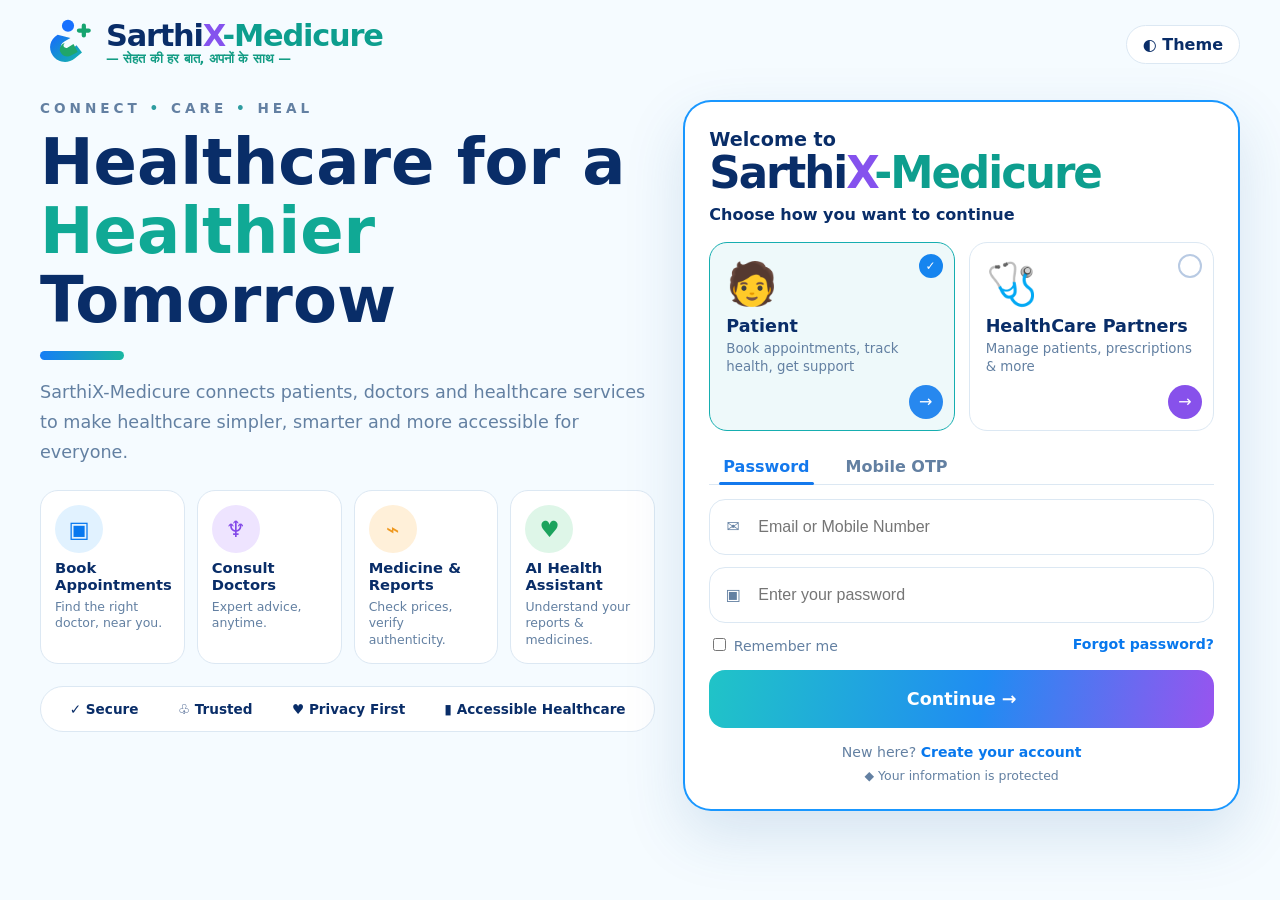
==== commit 77757bdb: "updated doctor login" ====
--- a/login.html
+++ b/login.html
@@ -1,313 +1,61 @@
 <!DOCTYPE html>
 <html lang="en">
 <head>
-  <meta charset="UTF-8">
-  <meta name="viewport" content="width=device-width, initial-scale=1, viewport-fit=cover">
-  <meta name="theme-color" content="#f4fbff">
-  <meta name="description" content="SarthiX-Medicure — healthcare made simpler, smarter and more accessible.">
-  <title>SarthiX-Medicure | Healthcare for a Healthier Tomorrow</title>
-  <link rel="stylesheet" href="styles.css">
+<meta charset="UTF-8">
+<meta name="viewport" content="width=device-width, initial-scale=1, viewport-fit=cover">
+<title>SarthiX-Medicure | Healthcare for a Healthier Tomorrow</title>
+<link rel="stylesheet" href="styles.css">
 </head>
 <body>
-  <div class="page-backdrop" aria-hidden="true"></div>
-  <div class="page-shell">
-    <header class="topbar container">
-      <a class="brand" href="#" aria-label="SarthiX-Medicure home">
-        <span class="brand-mark" aria-hidden="true">
-          <svg viewBox="0 0 92 92" role="img">
-            <defs>
-              <linearGradient id="logoBlue" x1="0" y1="0" x2="1" y2="1">
-                <stop offset="0" stop-color="#1669ff"/>
-                <stop offset="1" stop-color="#14b8a6"/>
-              </linearGradient>
-            </defs>
-            <circle cx="46" cy="16" r="10" fill="#1670ff"/>
-            <path d="M29 31c-13 8-16 22-8 34 8 12 25 14 36 5l12-10-9-12-11 9c-5 4-12 2-14-3-2-5 0-9 5-12l10-6z" fill="url(#logoBlue)"/>
-            <path d="M38 45c-5 4-7 10-4 15 3 6 11 8 17 5l11-6-7-13-10 6c-2 1-5 0-6-2-1-2 0-4 2-5z" fill="#20a66a"/>
-            <path d="M64 24h16M72 16v16" stroke="#16a46f" stroke-width="7" stroke-linecap="round"/>
-          </svg>
-        </span>
-        <span class="brand-copy">
-          <span class="brand-name"><strong>Sarthi</strong><b>X</b><em>-Medicure</em></span>
-          <span class="brand-tagline" lang="hi">— सेहत की हर बात, अपनों के साथ —</span>
-        </span>
-      </a>
+<div id="home" class="wrap">
+<header>
+  <div class="brand">
+    <svg viewBox="0 0 92 92" aria-hidden="true"><defs><linearGradient id="g" x1="0" y1="0" x2="1" y2="1"><stop offset="0" stop-color="#1669ff"/><stop offset="1" stop-color="#14b8a6"/></linearGradient></defs><circle cx="46" cy="16" r="10" fill="#1670ff"/><path d="M29 31c-13 8-16 22-8 34 8 12 25 14 36 5l12-10-9-12-11 9c-5 4-12 2-14-3-2-5 0-9 5-12l10-6z" fill="url(#g)"/><path d="M38 45c-5 4-7 10-4 15 3 6 11 8 17 5l11-6-7-13-10 6c-2 1-5 0-6-2-1-2 0-4 2-5z" fill="#20a66a"/><path d="M64 24h16M72 16v16" stroke="#16a46f" stroke-width="7" stroke-linecap="round"/></svg>
+    <div><div class="bn"><strong>Sarthi</strong><b>X</b><em>-Medicure</em></div><div class="tag">— सेहत की हर बात, अपनों के साथ —</div></div>
+  </div>
+  <button class="pill" id="themeBtn" type="button">◐ Theme</button>
+</header>
+<main>
+  <section>
+    <div class="eyebrow">CONNECT <span>•</span> CARE <span>•</span> HEAL</div>
+    <h1 style="color:var(--hero)">Healthcare for a<br><span>Healthier</span> Tomorrow</h1>
+    <div class="bar"></div>
+    <p class="desc">SarthiX-Medicure connects patients, doctors and healthcare services to make healthcare simpler, smarter and more accessible for everyone.</p>
+    <div class="feats">
+      <button class="feat" type="button" data-t="Appointment booking connects to your scheduling API."><i style="background:#e1f2ff;color:#0878ef">▣</i><strong>Book Appointments</strong><small>Find the right doctor, near you.</small></button>
+      <button class="feat" type="button" data-t="Doctor discovery connects to profiles and availability."><i style="background:#eee4ff;color:#8249e8">♆</i><strong>Consult Doctors</strong><small>Expert advice, anytime.</small></button>
+      <button class="feat" type="button" data-t="Medicine &amp; reports connect to your verification workflow."><i style="background:#fff0d9;color:#ef981e">⌁</i><strong>Medicine &amp; Reports</strong><small>Check prices, verify authenticity.</small></button>
+      <button class="feat" type="button" data-t="The AI assistant connects to your approved AI service."><i style="background:#def6e8;color:#1ca35d">♥</i><strong>AI Health Assistant</strong><small>Understand your reports &amp; medicines.</small></button>
+    </div>
+    <div class="trust"><span>✓ Secure</span><span>♧ Trusted</span><span>♥ Privacy First</span><span>▮ Accessible Healthcare</span></div>
+  </section>
+  <section class="panel">
+    <p class="welcome">Welcome to</p>
+    <h2><strong>Sarthi</strong><b>X</b><em>-Medicure</em></h2>
+    <p class="choose">Choose how you want to continue</p>
+    <div class="roles" role="radiogroup" aria-label="Choose account type">
+      <button class="role sel" type="button" role="radio" aria-checked="true" data-role="patient"><span class="ck">✓</span><span class="av">🧑</span><strong>Patient</strong><small>Book appointments, track health, get support</small><span class="go">→</span></button>
+      <button class="role" type="button" role="radio" aria-checked="false" data-role="partner"><span class="ck"></span><span class="av">🩺</span><strong>HealthCare Partners</strong><small>Manage patients, prescriptions &amp; more</small><span class="go">→</span></button>
+    </div>
+    <div class="tabs" role="tablist"><button class="tab on" type="button" data-auth="pw">Password</button><button class="tab" type="button" data-auth="otp">Mobile OTP</button></div>
+    <form id="f" novalidate>
+      <div class="field"><div class="iw"><span>✉</span><input id="id" type="text" placeholder="Email or Mobile Number" autocomplete="username" aria-label="Email or Mobile Number"></div><small class="err" id="e1"></small></div>
+      <div class="field" id="pwF"><div class="iw"><span>▣</span><input id="pw" type="password" placeholder="Enter your password" autocomplete="current-password" aria-label="Password"></div><small class="err" id="e2"></small></div>
+      <div class="field hidden" id="otpF"><div class="iw"><span>#</span><input id="otp" inputmode="numeric" maxlength="6" placeholder="Enter 6-digit OTP" aria-label="OTP"></div><small class="err" id="e3"></small></div>
+      <div class="opts" id="pwO"><label><input type="checkbox"> Remember me</label><button class="lnk" type="button" id="fp">Forgot password?</button></div>
+      <button class="cont" id="cb" type="submit">Continue →</button>
+      <p class="new">New here? <button class="lnk" type="button" id="ca">Create your account</button></p>
+      <p class="safe">◆ Your information is protected</p>
+    </form>
+  </section>
+</main>
+</div>
 
-      <div class="utility-nav" aria-label="Accessibility and language controls">
-        <div class="language-select choice-control">
-          <button class="choice-trigger" id="languageTrigger" type="button" aria-label="Language"
-                  aria-expanded="false" aria-haspopup="true" aria-controls="languageMenu">
-            <span class="globe" aria-hidden="true">◎</span>
-            <span id="languageCurrent">English</span>
-            <span class="choice-chevron" aria-hidden="true">⌄</span>
-          </button>
-          <div class="choice-menu" id="languageMenu" role="radiogroup" aria-label="Language" hidden>
-            <button class="choice-option" type="button" role="radio" data-value="en" aria-checked="true">
-              <span class="choice-check" aria-hidden="true">✓</span>English
-            </button>
-            <button class="choice-option" type="button" role="radio" data-value="hi" aria-checked="false">
-              <span class="choice-check" aria-hidden="true">✓</span>हिन्दी
-            </button>
-          </div>
-          <select id="languageSelect" class="sr-only" aria-hidden="true" tabindex="-1" hidden>
-            <option value="en">English</option>
-            <option value="hi">हिन्दी</option>
-          </select>
-        </div>
-        <div class="theme-select choice-control">
-          <button class="choice-trigger" id="themeTrigger" type="button" aria-label="Background theme"
-                  aria-expanded="false" aria-haspopup="true" aria-controls="themeMenu">
-            <span class="theme-icon" aria-hidden="true">◐</span>
-            <span id="themeCurrent">Navy</span>
-            <span class="choice-chevron" aria-hidden="true">⌄</span>
-          </button>
-          <div class="choice-menu theme-menu" id="themeMenu" role="radiogroup" aria-label="Background theme" hidden>
-            <button class="choice-option" type="button" role="radio" data-value="navy" aria-checked="true">
-              <span class="choice-check" aria-hidden="true">✓</span>Navy
-            </button>
-            <button class="choice-option" type="button" role="radio" data-value="dark" aria-checked="false">
-              <span class="choice-check" aria-hidden="true">✓</span>Dark
-            </button>
-            <button class="choice-option" type="button" role="radio" data-value="white" aria-checked="false">
-              <span class="choice-check" aria-hidden="true">✓</span>White
-            </button>
-          </div>
-          <select id="themeSelect" class="sr-only" aria-hidden="true" tabindex="-1" hidden>
-            <option value="navy">Navy</option>
-            <option value="dark">Dark</option>
-            <option value="white">White</option>
-          </select>
-        </div>
-        <div class="font-controls" aria-label="Text size">
-          <button type="button" id="fontIncrease" aria-label="Increase text size">A+</button>
-          <button type="button" id="fontDecrease" aria-label="Decrease text size">A-</button>
-        </div>
-        <span class="divider" aria-hidden="true"></span>
-        <button class="accessibility-btn" id="accessibilityBtn" type="button"
-                aria-expanded="false" aria-haspopup="true" aria-controls="accessibilityMenu"
-                aria-label="Accessibility options: Accessible Healthcare for Better India">
-          <span class="person-icon" aria-hidden="true">♿</span>
-          Accessibility
-        </button>
-      </div>
-    </header>
+<div id="view" class="wrap view hidden"></div>
 
-    <main class="main-grid container">
-      <section class="hero" aria-labelledby="heroTitle">
-        <div class="eyebrow">CONNECT <span>•</span> CARE <span>•</span> HEAL</div>
-        <h1 id="heroTitle" lang="en">Healthcare for a<br><span>Healthier</span> Tomorrow</h1>
-        <div class="accent-line" aria-hidden="true"></div>
-        <p class="hero-description" id="heroDescription" lang="en">
-          SarthiX-Medicure connects patients, doctors and healthcare services to make
-          healthcare simpler, smarter and more accessible for everyone.
-        </p>
+<dialog id="dlg" aria-label="Choose your service"><button class="x" type="button" id="dx" aria-label="Close">×</button><div class="dlg"><h3>Choose your service</h3><p>Select where you want to continue</p><div class="plist" id="pl"></div></div></dialog>
+<div class="toast" id="toast" role="status" aria-live="polite"></div>
 
-        <div class="feature-grid" aria-label="Key services">
-          <button class="feature-card" type="button" data-feature="appointments">
-            <span class="feature-icon blue" aria-hidden="true">▣</span>
-            <strong>Book Appointments</strong>
-            <small>Find the right doctor, near you.</small>
-          </button>
-          <button class="feature-card" type="button" data-feature="doctors">
-            <span class="feature-icon purple" aria-hidden="true">♆</span>
-            <strong>Consult Doctors</strong>
-            <small>Expert advice, anytime.</small>
-          </button>
-          <button class="feature-card" type="button" data-feature="medicine">
-            <span class="feature-icon orange" aria-hidden="true">⌁</span>
-            <strong>Medicine &amp; Reports</strong>
-            <small>Check prices, verify authenticity.</small>
-          </button>
-          <button class="feature-card" type="button" data-feature="assistant">
-            <span class="feature-icon green" aria-hidden="true">♥</span>
-            <strong>AI Health Assistant</strong>
-            <small>Understand your reports &amp; medicines.</small>
-          </button>
-        </div>
-
-        <div class="doctor-scene" aria-hidden="true">
-          <div class="scene-stage">
-          <div class="skyline">
-            <i></i><i></i><i></i><i></i><i></i><i></i>
-          </div>
-          <div class="hospital">
-            <span class="cross">+</span>
-            <div class="hospital-windows"><i></i><i></i><i></i><i></i></div>
-          </div>
-          <div class="doctor-person">
-            <div class="hair"></div>
-            <div class="head"></div>
-            <div class="coat"></div>
-            <div class="stethoscope">◯</div>
-          </div>
-          <div class="patient-person">
-            <div class="hair"></div>
-            <div class="head"></div>
-            <div class="saree"></div>
-          </div>
-          <div class="tablet"></div>
-          <div class="scene-wave"></div>
-          </div>
-          <img class="doctor-scene-image" src="download.png" alt="">
-        </div>
-
-        <div class="trust-bar" aria-label="Trust highlights">
-          <span><b class="trust-icon">✓</b> Secure</span>
-          <span><b class="trust-icon">♧</b> Trusted</span>
-          <span><b class="trust-icon">♥</b> Privacy First</span>
-          <span><b class="trust-icon">▮</b> Accessible Healthcare</span>
-        </div>
-      </section>
-
-      <section class="login-panel reveal" aria-labelledby="loginTitle">
-        <div class="login-inner">
-          <p class="welcome">Welcome to</p>
-          <h2 id="loginTitle"><strong>Sarthi</strong><b>X</b><em>-Medicure</em></h2>
-          <p class="choose-text">Choose how you want to continue</p>
-
-          <div class="role-grid" role="radiogroup" aria-label="Choose account type">
-            <button class="role-card selected" type="button" role="radio" aria-checked="true" data-role="patient">
-              <span class="role-check">✓</span>
-              <span class="role-avatar patient-avatar" aria-hidden="true">
-                <svg viewBox="0 0 72 72" focusable="false">
-                  <circle cx="36" cy="36" r="35" fill="#e1f2ff"/>
-                  <path d="M10 67c2-14 12-21 26-21s24 7 26 21" fill="#3e83bb"/>
-                  <path d="M30 42h13v13H30z" fill="#d99a73"/>
-                  <path d="M22 29c0-11 6-18 15-18s15 7 15 18v8c0 10-7 16-15 16s-15-6-15-16z" fill="#eab28e"/>
-                  <path d="M19 30c0-14 6-22 18-22 11 0 18 8 17 21l-7-7-2-6c-5 5-14 8-26 8z" fill="#302b2a"/>
-                  <path d="M31 32h.1M43 32h.1" stroke="#46342e" stroke-width="3" stroke-linecap="round"/>
-                  <path d="M33 41c2 2 5 2 7 0" fill="none" stroke="#a65f54" stroke-width="1.8" stroke-linecap="round"/>
-                </svg>
-              </span>
-              <span class="role-name">Patient</span>
-              <span class="role-description">Book appointments,<br>track health, get support</span>
-              <span class="role-arrow" aria-hidden="true">→</span>
-            </button>
-            <button class="role-card" type="button" role="radio" aria-checked="false" data-role="doctor">
-              <span class="role-check"></span>
-              <span class="role-avatar doctor-avatar" aria-hidden="true">
-                <svg viewBox="0 0 72 72" focusable="false">
-                  <circle cx="36" cy="36" r="35" fill="#eee4ff"/>
-                  <path d="M12 67c2-14 11-21 24-21s22 7 24 21" fill="#fff" stroke="#cfd9e8" stroke-width="2"/>
-                  <path d="M30 42h13v13H30z" fill="#d99a73"/>
-                  <path d="M22 28c0-11 6-18 15-18s15 7 15 18v9c0 10-7 16-15 16s-15-6-15-16z" fill="#efbd9e"/>
-                  <path d="M20 30c-2-14 6-22 18-22 11 0 18 9 16 22l-6-4-2-10c-4 5-13 8-25 8z" fill="#4b332b"/>
-                  <path d="M27 21c-1 11 1 20 9 26-8 0-14-6-14-16 0-5 2-8 5-10zM49 20c4 5 5 12 2 19-2 5-6 8-11 8 7-7 8-17 9-27z" fill="#4b332b"/>
-                  <path d="M31 33h.1M43 33h.1" stroke="#49352e" stroke-width="3" stroke-linecap="round"/>
-                  <path d="M33 41c2 2 5 2 7 0" fill="none" stroke="#a65f54" stroke-width="1.8" stroke-linecap="round"/>
-                  <path d="M36 48v9c0 5 8 5 8 0v-2" fill="none" stroke="#4d6f8c" stroke-width="2.3" stroke-linecap="round"/>
-                  <circle cx="44" cy="53" r="2.5" fill="none" stroke="#4d6f8c" stroke-width="2"/>
-                  <path d="M27 48l9 14 9-14" fill="none" stroke="#d4e3ef" stroke-width="2"/>
-                </svg>
-              </span>
-              <span class="role-name">Doctor</span>
-              <span class="role-description">Manage patients,<br>prescriptions &amp; more</span>
-              <span class="role-arrow" aria-hidden="true">→</span>
-            </button>
-          </div>
-
-          <div class="auth-tabs" role="tablist" aria-label="Sign in method">
-            <button class="auth-tab active" type="button" role="tab" aria-selected="true" data-auth="password">Password</button>
-            <button class="auth-tab" type="button" role="tab" aria-selected="false" data-auth="otp">Mobile OTP</button>
-          </div>
-
-          <form id="loginForm" novalidate>
-            <div class="field">
-              <label for="identity">Email or Mobile Number</label>
-              <div class="input-wrap">
-                <span class="input-icon" id="identityIcon" aria-hidden="true">✉</span>
-                <span class="phone-prefix hidden" id="identityPhonePrefix" aria-hidden="true">
-                  <svg class="phone-icon" viewBox="0 0 24 24" focusable="false">
-                    <path d="M22 16.92v3a2 2 0 0 1-2.18 2A19.8 19.8 0 0 1 11.19 18a19.5 19.5 0 0 1-6-6A19.8 19.8 0 0 1 2.09 3.18 2 2 0 0 1 4.08 1h3a2 2 0 0 1 2 1.72c.12.96.35 1.9.69 2.8a2 2 0 0 1-.45 2.11L8.05 8.9a16 16 0 0 0 6 6l1.27-1.27a2 2 0 0 1 2.11-.45c.9.34 1.84.57 2.8.69A2 2 0 0 1 22 16.92z"/>
-                  </svg>
-                  +91
-                </span>
-                <input id="identity" name="identity" type="text" autocomplete="username"
-                       placeholder="Email or Mobile Number" required>
-              </div>
-              <small class="field-error" id="identityError" aria-live="polite"></small>
-            </div>
-
-            <div class="field password-field" id="passwordField">
-              <label for="password">Password</label>
-              <div class="input-wrap">
-                <span class="input-icon" aria-hidden="true">▣</span>
-                <input id="password" name="password" type="password" autocomplete="current-password"
-                       placeholder="Enter your password" required minlength="8" aria-describedby="loginPasswordChecklist">
-                <button class="eye-btn" id="togglePassword" type="button" aria-label="Show password">◉</button>
-              </div>
-              <small class="field-error" id="passwordError" aria-live="polite"></small>
-              <ul class="password-checklist" id="loginPasswordChecklist" aria-label="Password requirements">
-                <li data-password-check="length">At least 8 characters</li>
-                <li data-password-check="uppercase">At least 1 uppercase letter</li>
-                <li data-password-check="special">At least 1 special character</li>
-                <li data-password-check="digits">At least 3 numbers</li>
-              </ul>
-            </div>
-
-            <div class="otp-field field hidden" id="otpField">
-              <label for="otp">6-digit OTP</label>
-              <div class="input-wrap">
-                <span class="input-icon" aria-hidden="true">#</span>
-                <input id="otp" name="otp" inputmode="numeric" autocomplete="one-time-code"
-                       placeholder="Enter 6-digit OTP" maxlength="6">
-              </div>
-              <small class="field-error" id="otpError" aria-live="polite"></small>
-            </div>
-
-            <div class="form-options" id="passwordOptions">
-              <label class="check-label">
-                <input id="rememberMe" type="checkbox">
-                <span class="custom-check"></span>
-                Remember me
-              </label>
-              <button class="text-link" id="forgotPassword" type="button">Forgot password?</button>
-            </div>
-
-            <button class="continue-btn" id="continueBtn" type="submit">
-              <span id="continueText">Continue</span>
-              <span class="btn-arrow" aria-hidden="true">→</span>
-              <span class="spinner" aria-hidden="true"></span>
-            </button>
-
-            <div class="create-account">
-              <span></span>
-              <p>New here? <button type="button" id="createAccount">Create your account</button></p>
-              <span></span>
-            </div>
-
-            <p class="security-note">
-              <span aria-hidden="true">◆</span>
-              Your information is protected
-            </p>
-          </form>
-        </div>
-      </section>
-    </main>
-
-    <div class="side-values container" aria-label="SarthiX values">
-      <div><span class="value-icon green">♥</span><p><b>Quality</b><br>Healthcare<br>for Everyone</p></div>
-      <div><span class="value-icon blue">♥</span><p><b>Helping</b><br>Hands</p></div>
-      <div><span class="value-icon blue">✦</span><p><b>Stronger</b><br>Communities</p></div>
-      <div><span class="value-icon green">⌁</span><p><b>Healthier</b><br>Future</p></div>
-    </div>
-  </div>
-
-  <div class="toast" id="toast" role="status" aria-live="polite"></div>
-
-  <dialog class="modal" id="modal">
-    <button class="modal-close" id="modalClose" type="button" aria-label="Close">×</button>
-    <div id="modalContent"></div>
-  </dialog>
-
-  <div class="accessibility-menu" id="accessibilityMenu" hidden>
-    <strong>Accessibility</strong>
-    <label><input type="checkbox" id="contrastToggle"> High contrast</label>
-    <label><input type="checkbox" id="motionToggle"> Reduce motion</label>
-  </div>
-
-  <small class="developer-credit">Developed by ANURAGG</small>
-
-  <script src="script.js"></script>
+<script src="script.js"></script>
 </body>
-</html>
+</html>
--- a/styles.css
+++ b/styles.css
@@ -1,2450 +1,66 @@
-*
-
-/* SarthiX-Medicure: lightweight smooth UI */
-
-html {
-  scroll-behavior: smooth;
-  scroll-padding-top: 80px;
-}
-
-body {
-  -webkit-font-smoothing: antialiased;
-}
-
-/* Lightweight transitions */
-button,
-a,
-input,
-select,
-textarea,
-.card {
-  transition:
-    color 150ms ease,
-    background-color 150ms ease,
-    border-color 150ms ease,
-    opacity 150ms ease;
-}
-
-button,
-a {
-  -webkit-tap-highlight-color: transparent;
-}
-
-/* Hover effects only on devices with a mouse */
-@media (hover: hover) and (pointer: fine) {
-  button:hover,
-  .card:hover {
-    transform: translateY(-2px);
-  }
-}
-
-/* Press feedback */
-button:active {
-  transform: scale(0.98);
-}
-
-/* Responsive images */
-img {
-  max-width: 100%;
-  height: auto;
-}
-
-/* Scroll reveal animation */
-.reveal {
-  opacity: 1;
-  transform: none;
-}
-
-@media (prefers-reduced-motion: no-preference) {
-  .reveal.reveal-ready {
-    opacity: 0;
-    transform: translateY(12px);
-  }
-
-  .reveal.reveal-ready.is-visible {
-    opacity: 1;
-    transform: translateY(0);
-    transition: opacity 300ms ease, transform 300ms ease;
-  }
-}
-
-/* Reduce animations on mobile for a lighter experience */
-@media (max-width: 768px) {
-  html {
-    scroll-behavior: auto;
-  }
-
-  button,
-  a,
-  input,
-  select,
-  textarea,
-  .card {
-    transition-duration: 120ms;
-  }
-
-  button:active {
-    transform: none;
-  }
-}
-
-/* Respect reduced-motion settings */
-@media (prefers-reduced-motion: reduce) {
-  *,
-  *::before,
-  *::after {
-    scroll-behavior: auto !important;
-    animation: none !important;
-    transition: none !important;
-    transform: none !important;
-  }
-}
-
-
-*
-{
-  box-sizing:border-box
-}
-@property --page-start
-{
-  syntax:"<color>";
-  inherits:true;
-  initial-value:#fff
-}
-@property --page-middle
-{
-  syntax:"<color>";
-  inherits:true;
-  initial-value:#f5fbff
-}
-@property --page-end
-{
-  syntax:"<color>";
-  inherits:true;
-  initial-value:#eefaff
-}
-@property --page-glow-one
-{
-  syntax:"<color>";
-  inherits:true;
-  initial-value:rgba(94,203,255,.18)
-}
-@property --page-glow-two
-{
-  syntax:"<color>";
-  inherits:true;
-  initial-value:rgba(110,238,198,.16)
-}
-@property --ambient-one
-{
-  syntax:"<color>";
-  inherits:true;
-  initial-value:rgba(128,207,255,.18)
-}
-@property --ambient-two
-{
-  syntax:"<color>";
-  inherits:true;
-  initial-value:rgba(90,227,184,.14)
-}
-:root
-{
-  --navy:#092d68;
-  --blue:#1680f5;
-  --teal:#13a995;
-  --green:#20a765;
-  --purple:#8552ee;
-  --ink:#173f77;
-  --muted:#6681a7;
-  --line:#d8e5f2;
-  --white:#fff;
-  --bg:#f5fbff;
-  --page-start:#fff;
-  --page-middle:#f5fbff;
-  --page-end:#eefaff;
-  --page-glow-one:rgba(94,203,255,.18);
-  --page-glow-two:rgba(110,238,198,.16);
-  --ambient-one:rgba(128,207,255,.18);
-  --ambient-two:rgba(90,227,184,.14);
-  --shadow:0 24px 60px rgba(32,94,151,.13);
-  --radius:28px;
-  --scale:1;
-}
-html
-{
-  font-size:calc(16px * var(--scale))
-}
-body
-{
-  margin:0;
-  isolation:isolate;
-  min-height:100vh;
-  min-height:100dvh;
-  font-family:Inter,ui-sans-serif,system-ui,-apple-system,BlinkMacSystemFont,"Segoe UI",sans-serif;
-  color:var(--navy);
-  background:var(--page-middle);
-  transition:
-    --page-start .8s ease,
-    --page-middle .8s ease,
-    --page-end .8s ease,
-    --page-glow-one .8s ease,
-    --page-glow-two .8s ease,
-    --ambient-one .8s ease,
-    --ambient-two .8s ease;
-  overflow-x:hidden
-}
-.page-backdrop
-{
-  position:fixed;
-  inset:-10%;
-  z-index:-1;
-  pointer-events:none;
-  background:
-    radial-gradient(circle at 82% 22%,var(--page-glow-one),transparent 25rem),
-    radial-gradient(circle at 22% 78%,var(--page-glow-two),transparent 24rem),
-    linear-gradient(135deg,var(--page-start) 0%,var(--page-middle) 54%,var(--page-end) 100%);
-  background-size:auto,auto,200% 200%;
-  background-position:50% 50%,50% 50%,50% 50%;
-  animation:bodyBackgroundFlow 24s ease-in-out infinite alternate;
-  will-change:transform
-}
-body[data-theme="navy"],body[data-theme="dark"]
-{
-  --navy:#f7faff;
-  --ink:#f0f5ff;
-  --muted:#c1d0e4
-}
-body[data-theme="navy"] .brand-name,
-body[data-theme="navy"] .brand-tagline,
-body[data-theme="navy"] .utility-nav>.font-controls button,
-body[data-theme="navy"] .utility-nav>.accessibility-btn,
-body[data-theme="navy"] .hero .eyebrow,
-body[data-theme="navy"] .hero .eyebrow span,
-body[data-theme="navy"] .hero h1,
-body[data-theme="navy"] .hero h1 .hero-title-accent,
-body[data-theme="navy"] .hero .hero-description,
-body[data-theme="navy"] .side-values p,
-body[data-theme="navy"] .side-values p b
-{
-  color:#fff
-}
-body[data-theme="dark"]
-{
-  --navy:#63aaff;
-  --ink:#80bcff;
-  --muted:#a4bddc;
-  --blue:#458fff;
-  --teal:#ff536b;
-  --green:#ff536b
-}
-body[data-theme="dark"] .brand-name,
-body[data-theme="dark"] .utility-nav>.font-controls button,
-body[data-theme="dark"] .utility-nav>.accessibility-btn,
-body[data-theme="dark"] .hero .eyebrow,
-body[data-theme="dark"] .hero h1,
-body[data-theme="dark"] .hero .hero-description,
-body[data-theme="dark"] .side-values p,
-body[data-theme="dark"] .side-values p b
-{
-  color:#72b2ff
-}
-body[data-theme="dark"] .brand-name em,
-body[data-theme="dark"] .brand-tagline,
-body[data-theme="dark"] .hero .eyebrow span,
-body[data-theme="dark"] .hero h1 .hero-title-accent,
-body[data-theme="dark"] .side-values .value-icon
-{
-  color:#ff6278
-}
-body[data-theme="dark"] .accent-line
-{
-  background:linear-gradient(90deg,#458fff,#ff536b)
-}
-body[data-theme="white"] .brand-name,
-body[data-theme="white"] .brand-tagline,
-body[data-theme="white"] .utility-nav>.font-controls button,
-body[data-theme="white"] .utility-nav>.accessibility-btn,
-body[data-theme="white"] .hero .eyebrow,
-body[data-theme="white"] .hero h1,
-body[data-theme="white"] .hero .hero-description,
-body[data-theme="white"] .side-values p,
-body[data-theme="white"] .side-values p b
-{
-  color:#111
-}
-body[data-theme="navy"] .topbar::before
-{
-  background:rgba(7,26,56,.9)
-}
-body[data-theme="dark"] .topbar::before
-{
-  background:rgba(16,19,27,.92)
-}
-.login-panel,.modal
-{
-  --navy:#092d68;
-  --ink:#173f77;
-  --muted:#6681a7
-}
-@keyframes bodyBackgroundFlow
-{
-  from
-  {
-    transform:translate3d(-8%,0,0)
-  }
-  to
-  {
-    transform:translate3d(8%,0,0)
-  }
-}
-body:before,body:after
-{
-  content:"";
-  position:fixed;
-  z-index:-1;
-  pointer-events:none;
-  border-radius:50%;
-  filter:blur(2px);
-  will-change:transform
-}
-body:before
-{
-  width:420px;
-  height:420px;
-  left:-250px;
-  top:30%;
-  background:var(--ambient-one);
-  animation:ambientDriftOne 20s ease-in-out infinite alternate
-}
-body:after
-{
-  width:430px;
-  height:430px;
-  right:-270px;
-  bottom:-100px;
-  background:var(--ambient-two);
-  animation:ambientDriftTwo 24s ease-in-out infinite alternate
-}
-body.is-scrolling .page-backdrop,body.is-scrolling::before,body.is-scrolling::after
-{
-  animation-play-state:paused
-}
-@keyframes ambientDriftOne
-{
-  from
-  {
-    transform:translate3d(0,0,0) scale(1)
-  }
-  to
-  {
-    transform:translate3d(95px,-35px,0) scale(1.14)
-  }
-}
-@keyframes ambientDriftTwo
-{
-  from
-  {
-    transform:translate3d(0,0,0) scale(1)
-  }
-  to
-  {
-    transform:translate3d(-90px,-55px,0) scale(1.12)
-  }
-}
-button,input,select
-{
-  font:inherit
-}
-button
-{
-  cursor:pointer
-}
-button:focus-visible,input:focus-visible,select:focus-visible
-{
-  outline:3px solid rgba(22,128,245,.35);
-  outline-offset:3px
-}
-.container
-{
-  width:min(1410px,calc(100% - 80px));
-  margin-inline:auto
-}
-.topbar
-{
-  min-height:108px;
-  display:flex;
-  align-items:center;
-  justify-content:space-between;
-  gap:24px
-}
-.brand
-{
-  display:flex;
-  align-items:center;
-  gap:10px;
-  text-decoration:none;
-  color:inherit
-}
-.brand-mark
-{
-  width:82px;
-  height:82px;
-  display:grid;
-  place-items:center
-}
-.brand-mark svg
-{
-  width:100%;
-  height:100%
-}
-.brand-copy
-{
-  display:flex;
-  flex-direction:column;
-  gap:2px
-}
-.brand-name
-{
-  font-size:2.4rem;
-  letter-spacing:-1.8px;
-  line-height:1;
-  font-weight:700;
-  color:var(--navy)
-}
-.brand-name b,.login-panel h2 b
-{
-  color:#7652ed
-}
-.brand-name em,.login-panel h2 em
-{
-  font-style:normal;
-  color:#0d9e8e
-}
-.brand-tagline
-{
-  font-size:1rem;
-  font-weight:700;
-  color:#139c84;
-  letter-spacing:.2px;
-  text-align:center
-}
-.utility-nav
-{
-  display:flex;
-  align-items:center;
-  gap:20px;
-  color:var(--navy);
-  font-size:.98rem
-}
-.language-select,.theme-select
-{
-  display:flex;
-  align-items:center;
-  position:relative
-}
-.choice-trigger
-{
-  display:flex;
-  align-items:center;
-  gap:11px;
-  border:1px solid rgba(211,226,241,.95);
-  border-radius:999px;
-  padding:9px 14px;
-  min-height:44px;
-  background:rgba(255,255,255,.92);
-  box-shadow:0 10px 28px rgba(41,94,146,.09);
-  color:#092d68;
-  font:inherit;
-  font-weight:700;
-  white-space:nowrap;
-  cursor:pointer;
-  transition:box-shadow .2s ease,transform .2s ease,border-color .2s ease
-}
-.theme-select .choice-trigger
-{
-  background:rgba(255,255,255,.97);
-  border-color:rgba(22,128,245,.24)
-}
-.language-select:hover .choice-trigger,.theme-select:hover .choice-trigger
-{
-  transform:translateY(-1px);
-  border-color:rgba(22,128,245,.4)
-}
-.choice-trigger:focus-visible
-{
-  outline:3px solid rgba(22,128,245,.3);
-  outline-offset:2px
-}
-.choice-chevron
-{
-  color:#6681a7;
-  font-size:.85rem
-}
-.choice-menu
-{
-  position:fixed;
-  top:0;
-  left:0;
-  display:grid;
-  gap:4px;
-  width:170px;
-  max-width:calc(100vw - 28px);
-  max-height:calc(100vh - 28px);
-  overflow-y:auto;
-  padding:8px;
-  border:1px solid #d9e6f0;
-  border-radius:12px;
-  background:#fff;
-  box-shadow:0 16px 36px rgba(30,75,115,.17);
-  z-index:80
-}
-.choice-menu[hidden]
-{
-  display:none
-}
-.theme-menu
-{
-  width:185px
-}
-.choice-option
-{
-  display:flex;
-  align-items:center;
-  gap:10px;
-  width:100%;
-  min-height:40px;
-  padding:8px;
-  border:0;
-  border-radius:8px;
-  background:transparent;
-  color:#466a93;
-  font:inherit;
-  text-align:left;
-  cursor:pointer
-}
-.choice-option:hover,.choice-option[aria-checked="true"]
-{
-  background:#edf7ff;
-  color:#092d68
-}
-.choice-option[aria-checked="true"]
-{
-  font-weight:700
-}
-.choice-option:focus-visible
-{
-  outline:2px solid #1680f5;
-  outline-offset:1px
-}
-.choice-check
-{
-  width:18px;
-  flex:none;
-  color:#13a995;
-  visibility:hidden
-}
-.choice-option[aria-checked="true"] .choice-check
-{
-  visibility:visible
-}
-.globe
-{
-  font-size:1.25rem
-}
-.theme-icon
-{
-  display:grid;
-  place-items:center;
-  width:23px;
-  height:23px;
-  border-radius:50%;
-  color:#13a995;
-  font-size:1.15rem;
-  line-height:1;
-  background:linear-gradient(135deg,#e5f6ff,#e9fff3)
-}
-.font-controls
-{
-  display:flex;
-  gap:14px
-}
-.font-controls button,.accessibility-btn
-{
-  border:0;
-  background:transparent;
-  color:var(--navy);
-  font-weight:700;
-  padding:8px
-}
-.divider
-{
-  width:1px;
-  height:30px;
-  background:#bfcddd
-}
-.accessibility-btn
-{
-  display:flex;
-  align-items:center;
-  gap:9px
-}
-.person-icon
-{
-  font-size:1.3rem
-}
-.main-grid
-{
-  display:grid;
-  grid-template-columns:minmax(0,1.05fr) minmax(480px,.95fr);
-  gap:28px;
-  align-items:start;
-  padding:16px 0 44px
-}
-.hero
-{
-  padding:32px 0 0 70px;
-  min-width:0;
-  container:hero/inline-size
-}
-.eyebrow
-{
-  font-weight:800;
-  letter-spacing:5px;
-  color:#315d91;
-  font-size:.95rem;
-  margin-bottom:13px;
-  margin-left:35px
-}
-.eyebrow span
-{
-  color:#2e9ca0
-}
-.hero h1
-{
-  font-size:clamp(3.3rem,5vw,5.15rem);
-  font-weight:800;
-  line-height:1.08;
-  letter-spacing:.2px;
-  margin:0 0 0 9px;
-  color:var(--navy);
-  max-width:780px
-}
-.hero h1 .hero-title-accent
-{
-  color:#10a995
-}
-.hero-language-change
-{
-  animation:heroLanguageIn .65s ease both
-}
-.language-change
-{
-  animation:interfaceLanguageIn .4s ease both
-}
-@keyframes interfaceLanguageIn
-{
-  from
-  {
-    opacity:.35;
-    transform:translateY(5px)
-  }
-  to
-  {
-    opacity:1;
-    transform:translateY(0)
-  }
-}
-@keyframes heroLanguageIn
-{
-  from
-  {
-    opacity:0;
-    transform:translateY(12px)
-  }
-  to
-  {
-    opacity:1;
-    transform:translateY(0)
-  }
-}
-.hero-letter
-{
-  display:inline-block;
-  opacity:0;
-  animation:heroLetterIn .35s ease forwards;
-  animation-delay:calc(var(--letter-index)*45ms)
-}
-.hero-description .hero-letter
-{
-  animation-delay:calc(var(--letter-index)*12ms)
-}
-@keyframes heroLetterIn
-{
-  from
-  {
-    opacity:0;
-    transform:translateY(.3em)
-  }
-  to
-  {
-    opacity:1;
-    transform:translateY(0)
-  }
-}
-.reduced-motion .hero-language-change
-{
-  animation:none
-}
-.reduced-motion .hero-letter
-{
-  opacity:1;
-  animation:none
-}
-.accent-line
-{
-  width:84px;
-  height:9px;
-  border-radius:99px;
-  margin:22px 0 17px;
-  background:linear-gradient(90deg,#167df5,#1ab7a2)
-}
-.hero-description
-{
-  font-size:1.18rem;
-  line-height:1.7;
-  color:#55749b;
-  max-width:690px;
-  margin:0 0 24px 12px
-}
-.feature-grid
-{
-  display:grid;
-  grid-template-columns:repeat(4,minmax(0,1fr));
-  gap:13px;
-  max-width:760px
-}
-.feature-card
-{
-  min-height:160px;
-  text-align:left;
-  border:1px solid #dce8f3;
-  border-radius:18px;
-  background:rgba(255,255,255,.78);
-  padding:13px 13px 12px;
-  box-shadow:0 8px 24px rgba(53,102,151,.06);
-  transition:.22s ease;
-  display:flex;
-  flex-direction:column;
-  align-items:flex-start
-}
-.feature-card:hover
-{
-  transform:translateY(-5px);
-  box-shadow:0 18px 35px rgba(45,105,155,.13);
-  border-color:#b9d8f3
-}
-.feature-icon
-{
-  width:58px;
-  height:58px;
-  border-radius:50%;
-  display:grid;
-  place-items:center;
-  font-size:1.65rem;
-  margin-bottom:10px
-}
-.feature-icon.blue
-{
-  background:#e1f2ff;
-  color:#0878ef
-}
-.feature-icon.purple
-{
-  background:#eee4ff;
-  color:#8249e8
-}
-.feature-icon.orange
-{
-  background:#fff0d9;
-  color:#ef981e
-}
-.feature-icon.green
-{
-  background:#def6e8;
-  color:#1ca35d
-}
-.feature-card strong
-{
-  font-size:.9rem;
-  color:#123c74
-}
-.feature-card small
-{
-  color:#6b84a5;
-  line-height:1.35;
-  margin-top:7px;
-  font-size:.78rem
-}
-.doctor-scene
-{
-  height:285px;
-  margin-top:10px;
-  position:relative;
-  overflow:hidden;
-  border-radius:20px 20px 0 0;
-  background:linear-gradient(#e8f8ff,#f6fcff)
-}
-.scene-stage
-{
-  position:absolute;
-  left:0;
-  top:0;
-  width:100%;
-  height:285px;
-  transform-origin:0 0
-}
-.scene-stage,.doctor-scene-image
-{
-  transition:opacity .7s ease
-}
-.doctor-scene-image
-{
-  position:absolute;
-  inset:0;
-  width:100%;
-  height:100%;
-  object-fit:cover;
-  object-position:center;
-  opacity:0
-}
-.doctor-scene.show-image .scene-stage
-{
-  opacity:0
-}
-.doctor-scene.show-image .doctor-scene-image
-{
-  opacity:1
-}
-.skyline
-{
-  position:absolute;
-  left:0;
-  right:0;
-  bottom:58px;
-  height:105px;
-  display:flex;
-  align-items:end;
-  gap:7px;
-  opacity:.55;
-  padding-left:35%
-}
-.skyline i
-{
-  display:block;
-  width:42px;
-  background:#c7e1f3;
-  border-radius:4px 4px 0 0
-}
-.skyline i:nth-child(1)
-{
-  height:48px
-}
-.skyline i:nth-child(2)
-{
-  height:80px
-}
-.skyline i:nth-child(3)
-{
-  height:62px
-}
-.skyline i:nth-child(4)
-{
-  height:95px
-}
-.skyline i:nth-child(5)
-{
-  height:55px
-}
-.skyline i:nth-child(6)
-{
-  height:75px
-}
-.hospital
-{
-  position:absolute;
-  width:170px;
-  height:115px;
-  bottom:52px;
-  left:60%;
-  background:#e6f4fb;
-  border:2px solid #c9e2f0;
-  border-radius:8px 8px 0 0
-}
-.hospital:before
-{
-  content:"";
-  position:absolute;
-  inset:18px 15px auto;
-  height:4px;
-  background:#c7e4f1
-}
-.cross
-{
-  position:absolute;
-  top:12px;
-  left:50%;
-  transform:translateX(-50%);
-  font-size:2rem;
-  color:#ef7272;
-  font-weight:900
-}
-.hospital-windows
-{
-  position:absolute;
-  left:25px;
-  right:25px;
-  bottom:16px;
-  display:grid;
-  grid-template-columns:repeat(4,1fr);
-  gap:6px
-}
-.hospital-windows i
-{
-  height:33px;
-  background:#c4e7f8;
-  border-radius:3px
-}
-.doctor-person,.patient-person
-{
-  position:absolute;
-  bottom:45px
-}
-.doctor-person
-{
-  left:15%;
-  width:165px;
-  height:220px
-}
-.patient-person
-{
-  left:40%;
-  width:160px;
-  height:170px
-}
-.doctor-person .head,.patient-person .head
-{
-  position:absolute;
-  width:70px;
-  height:78px;
-  border-radius:48% 48% 45% 45%;
-  background:#c98258;
-  top:17px;
-  left:43px;
-  z-index:2
-}
-.doctor-person .hair
-{
-  position:absolute;
-  width:78px;
-  height:43px;
-  border-radius:55px 55px 25px 25px;
-  background:#1c2941;
-  top:5px;
-  left:38px;
-  z-index:3
-}
-.doctor-person .coat
-{
-  position:absolute;
-  bottom:0;
-  left:15px;
-  width:135px;
-  height:135px;
-  border-radius:45px 45px 8px 8px;
-  background:#fff;
-  border:4px solid #d7e5ee
-}
-.stethoscope
-{
-  position:absolute;
-  z-index:4;
-  left:76px;
-  top:92px;
-  color:#496a84;
-  font-size:3rem
-}
-.patient-person .hair
-{
-  position:absolute;
-  width:92px;
-  height:58px;
-  border-radius:55% 55% 35% 45%;
-  background:#687080;
-  top:4px;
-  left:34px;
-  z-index:3
-}
-.patient-person .saree
-{
-  position:absolute;
-  bottom:0;
-  left:10px;
-  width:145px;
-  height:115px;
-  border-radius:70px 70px 8px 8px;
-  background:linear-gradient(135deg,#f4b34e,#e87e50);
-  border:3px solid #edcf98
-}
-.tablet
-{
-  position:absolute;
-  width:70px;
-  height:48px;
-  border-radius:7px;
-  background:#22334b;
-  left:29%;
-  bottom:52px;
-  transform:rotate(-7deg);
-  z-index:6
-}
-.scene-wave
-{
-  position:absolute;
-  left:-3%;
-  right:-3%;
-  bottom:-75px;
-  height:145px;
-  border-radius:50% 50% 0 0;
-  background:linear-gradient(120deg,#baf0d3,#e7f9ff);
-  border-top:4px solid rgba(255,255,255,.9)
-}
-.trust-bar
-{
-  display:flex;
-  align-items:center;
-  justify-content:space-around;
-  gap:8px;
-  background:rgba(255,255,255,.86);
-  border:1px solid #e0ebf3;
-  border-radius:999px;
-  padding:14px 18px;
-  margin-top:-2px;
-  position:relative;
-  z-index:3;
-  box-shadow:0 8px 28px rgba(36,92,137,.08);
-  max-width:760px
-}
-.trust-bar span
-{
-  display:flex;
-  align-items:center;
-  gap:8px;
-  font-size:.85rem;
-  font-weight:700;
-  color:#183e70
-}
-.trust-icon
-{
-  display:grid;
-  place-items:center;
-  width:31px;
-  height:31px;
-  border-radius:50%;
-  background:#e4f2ff;
-  color:#1476ef
-}
-.login-panel
-{
-  background:rgba(255,255,255,.93);
-  border:2px solid rgba(0,140,255,.9);
-  border-radius:28px;
-  box-shadow:var(--shadow);
-  padding:24px 29px 30px;
-  position:relative;
-  overflow:hidden
-}
-.login-panel:after
-{
-  content:"";
-  position:absolute;
-  width:260px;
-  height:260px;
-  right:-130px;
-  top:-130px;
-  background:radial-gradient(circle,rgba(36,186,195,.08),transparent 68%);
-  pointer-events:none
-}
-.login-inner
-{
-  position:relative;
-  z-index:1
-}
-.welcome
-{
-  font-size:1.35rem;
-  font-weight:700;
-  margin:0 0 2px;
-  color:var(--navy)
-}
-.login-panel h2
-{
-  font-size:clamp(2.2rem,3.6vw,3.25rem);
-  letter-spacing:-2px;
-  line-height:1.05;
-  margin:0 0 10px;
-  color:var(--navy)
-}
-.login-panel h2 strong
-{
-  font-weight:800
-}
-.login-panel h2 em
-{
-  font-style:normal
-}
-.choose-text
-{
-  font-size:1.25rem;
-  margin:0 0 22px;
-  color:#163f76;
-  font-weight:600
-}
-.role-grid
-{
-  display:grid;
-  grid-template-columns:1fr 1fr;
-  gap:17px;
-  margin-bottom:20px
-}
-.role-card
-{
-  min-height:205px;
-  position:relative;
-  border:1.5px solid #dce6ef;
-  border-radius:18px;
-  background:linear-gradient(145deg,#fff,#f6f9ff);
-  padding:16px;
-  text-align:left;
-  color:var(--navy);
-  transition:.22s ease;
-  overflow:hidden
-}
-.role-card:hover
-{
-  transform:translateY(-3px);
-  box-shadow:0 12px 28px rgba(49,101,149,.11)
-}
-.role-card.selected
-{
-  border-color:#16aeb0;
-  box-shadow:0 0 0 1px rgba(22,174,176,.15),0 12px 28px rgba(32,145,190,.09);
-  background:linear-gradient(145deg,#f7fdff,#effaff)
-}
-.role-check
-{
-  position:absolute;
-  right:11px;
-  top:11px;
-  width:25px;
-  height:25px;
-  border-radius:50%;
-  border:2px solid #b8cae3;
-  color:#fff;
-  display:grid;
-  place-items:center;
-  font-size:.75rem
-}
-.selected .role-check
-{
-  background:#1685ef;
-  border-color:#1685ef
-}
-.role-avatar
-{
-  display:block;
-  font-size:3.1rem;
-  line-height:1;
-  margin:3px 0 12px
-}
-.role-name
-{
-  display:block;
-  font-size:1.25rem;
-  font-weight:800
-}
-.role-description
-{
-  display:block;
-  color:#6380a3;
-  font-size:.85rem;
-  line-height:1.35;
-  margin-top:5px
-}
-.role-arrow
-{
-  position:absolute;
-  right:11px;
-  bottom:13px;
-  width:36px;
-  height:36px;
-  border-radius:50%;
-  display:grid;
-  place-items:center;
-  background:#2788ef;
-  color:#fff;
-  font-size:1.4rem
-}
-.role-card:nth-child(2) .role-arrow
-{
-  background:#8751eb
-}
-.role-card.selected .role-avatar
-{
-  animation:roleAvatarIn .45s cubic-bezier(.2,.8,.25,1.25) both
-}
-@keyframes roleAvatarIn
-{
-  from
-  {
-    opacity:.45;
-    transform:translateY(10px) scale(.78)
-  }
-  to
-  {
-    opacity:1;
-    transform:translateY(0) scale(1)
-  }
-}
-.role-avatar svg
-{
-  width:58px;
-  height:58px;
-  display:block
-}
-.auth-tabs
-{
-  display:flex;
-  gap:8px;
-  border-bottom:1px solid #e3ebf3;
-  margin:4px 0 16px
-}
-.auth-tab
-{
-  border:0;
-  background:transparent;
-  color:#6c83a2;
-  padding:7px 14px;
-  font-weight:800;
-  position:relative
-}
-.auth-tab.active
-{
-  color:#1479ed
-}
-.auth-tab.active:after
-{
-  content:"";
-  position:absolute;
-  left:12px;
-  right:12px;
-  bottom:-1px;
-  height:3px;
-  border-radius:4px;
-  background:#1479ed
-}
-.field
-{
-  margin-bottom:13px
-}
-.field label
-{
-  position:absolute;
-  width:1px;
-  height:1px;
-  padding:0;
-  margin:-1px;
-  overflow:hidden;
-  clip:rect(0,0,0,0);
-  white-space:nowrap;
-  border:0
-}
-.input-wrap
-{
-  height:58px;
-  border:1.5px solid #d9e5f0;
-  border-radius:16px;
-  display:flex;
-  align-items:center;
-  background:#fff;
-  transition:.18s ease
-}
-.input-wrap:focus-within
-{
-  border-color:#2b8af1;
-  box-shadow:0 0 0 4px rgba(43,138,241,.09)
-}
-.input-icon
-{
-  width:50px;
-  text-align:center;
-  color:#5d7ca4;
-  font-size:1.15rem
-}
-.phone-prefix
-{
-  flex:none;
-  display:flex;
-  align-items:center;
-  gap:5px;
-  padding:0 12px;
-  color:#55749b;
-  font-size:.9rem;
-  font-weight:800;
-  white-space:nowrap
-}
-.phone-icon
-{
-  width:16px;
-  height:16px;
-  fill:none;
-  stroke:currentColor;
-  stroke-width:2;
-  stroke-linecap:round;
-  stroke-linejoin:round
-}
-.phone-input-wrap
-{
-  height:50px;
-  border:1px solid #d8e4ef;
-  border-radius:12px
-}
-.phone-input-wrap input
-{
-  flex:1;
-  width:0;
-  min-width:0;
-  height:100%;
-  border:0;
-  border-radius:0;
-  padding:0 10px;
-  outline:0;
-  background:transparent;
-  color:var(--navy);
-  box-shadow:none
-}
-.phone-input-wrap input:focus
-{
-  box-shadow:none
-}
-.input-wrap input
-{
-  flex:1;
-  height:100%;
-  border:0;
-  outline:0;
-  background:transparent;
-  color:#173f77;
-  font-size:max(16px,1rem);
-  min-width:0
-}
-.input-wrap input::placeholder
-{
-  color:#7890ae
-}
-.eye-btn
-{
-  border:0;
-  background:transparent;
-  color:#6280a5;
-  padding:12px 16px;
-  font-size:1.05rem
-}
-.field-error
-{
-  display:block;
-  color:#c63c3c;
-  font-size:.78rem;
-  min-height:0;
-  margin-top:5px
-}
-.field.invalid .input-wrap
-{
-  border-color:#d95c5c;
-  background:#fff9f9
-}
-.hidden
-{
-  display:none!important
-}
-.form-options
-{
-  display:flex;
-  align-items:center;
-  justify-content:space-between;
-  margin:3px 0 19px;
-  color:#486a94;
-  font-size:.88rem
-}
-.check-label
-{
-  display:flex;
-  align-items:center;
-  gap:9px;
-  cursor:pointer
-}
-.check-label input
-{
-  position:absolute;
-  opacity:0
-}
-.custom-check
-{
-  width:22px;
-  height:22px;
-  border:2px solid #6388b0;
-  border-radius:5px;
-  background:#fff;
-  display:grid;
-  place-items:center
-}
-.check-label input:checked+.custom-check
-{
-  background:#147cf0;
-  border-color:#147cf0
-}
-.check-label input:checked+.custom-check:after
-{
-  content:"✓";
-  color:#fff;
-  font-weight:900
-}
-.text-link
-{
-  border:0;
-  background:transparent;
-  color:#0878ed;
-  font-weight:700
-}
-.continue-btn
-{
-  width:100%;
-  height:60px;
-  border:0;
-  border-radius:16px;
-  background:linear-gradient(100deg,#20c4c7,#208cf2 54%,#9854ef);
-  color:#fff;
-  font-size:1.16rem;
-  font-weight:800;
-  display:flex;
-  align-items:center;
-  justify-content:center;
-  gap:13px;
-  box-shadow:0 10px 25px rgba(45,135,225,.2);
-  transition:.2s ease
-}
-.continue-btn:hover
-{
-  transform:translateY(-2px);
-  box-shadow:0 15px 32px rgba(45,135,225,.25)
-}
-.continue-btn.loading
-{
-  opacity:.78;
-  pointer-events:none
-}
-.btn-arrow
-{
-  font-size:1.5rem
-}
-.spinner
-{
-  display:none;
-  width:20px;
-  height:20px;
-  border:3px solid rgba(255,255,255,.45);
-  border-top-color:#fff;
-  border-radius:50%;
-  animation:spin .8s linear infinite
-}
-.loading .spinner
-{
-  display:block
-}
-.loading .btn-arrow
-{
-  display:none
-}
-.create-account
-{
-  display:grid;
-  grid-template-columns:1fr auto 1fr;
-  align-items:center;
-  gap:13px;
-  margin:18px 0 16px;
-  color:#7186a4
-}
-.create-account span
-{
-  height:1px;
-  background:#e1e9f1
-}
-.create-account p
-{
-  margin:0;
-  font-size:.85rem;
-  white-space:nowrap
-}
-.create-account button
-{
-  border:0;
-  background:transparent;
-  color:#0878ed;
-  font-weight:800;
-  padding:0
-}
-.security-note
-{
-  margin:0;
-  text-align:center;
-  color:#7890ad;
-  font-size:.77rem
-}
-.security-note span
-{
-  color:#147cf0;
-  margin-right:5px
-}
-.side-values
-{
-  display:grid;
-  grid-template-columns:repeat(4,minmax(0,1fr));
-  gap:20px;
-  padding:4px 0 48px
-}
-.side-values>div
-{
-  display:flex;
-  align-items:center;
-  gap:12px
-}
-.side-values p
-{
-  margin:0;
-  color:#486889;
-  font-size:.78rem;
-  line-height:1.45
-}
-.side-values p b
-{
-  color:#244b79
-}
-.value-icon
-{
-  flex:0 0 58px;
-  width:58px;
-  height:58px;
-  border-radius:50%;
-  display:grid;
-  place-items:center;
-  font-size:1.5rem
-}
-.value-icon.green
-{
-  background:#def6e9;
-  color:#20a768;
-  border:1px solid #c4ead5
-}
-.value-icon.blue
-{
-  background:#e1f3ff;
-  color:#147ef0;
-  border:1px solid #c8e7fb
-}
-.toast
-{
-  position:fixed;
-  left:50%;
-  bottom:calc(25px + env(safe-area-inset-bottom,0px));
-  width:max-content;
-  max-width:calc(100vw - 28px);
-  text-align:center;
-  transform:translate(-50%,30px);
-  opacity:0;
-  pointer-events:none;
-  background:#103969;
-  color:#fff;
-  padding:13px 20px;
-  border-radius:999px;
-  box-shadow:0 15px 40px rgba(14,55,94,.22);
-  transition:.25s;
-  z-index:100;
-  font-size:.9rem
-}
-.toast.show
-{
-  opacity:1;
-  transform:translate(-50%,0)
-}
-.developer-credit
-{
-  position:fixed;
-  right:10px;
-  bottom:calc(5px + env(safe-area-inset-bottom,0px));
-  z-index:5;
-  color:#7186a4;
-  font-size:9px;
-  line-height:1;
-  letter-spacing:.15px;
-  opacity:.72;
-  pointer-events:none
-}
-body[data-theme="navy"] .developer-credit
-{
-  color:#fff
-}
-body[data-theme="white"] .developer-credit
-{
-  color:#111
-}
-body[data-theme="dark"] .developer-credit
-{
-  color:#458fff;
-  background:linear-gradient(90deg,#458fff,#ff536b);
-  background-clip:text;
-  -webkit-background-clip:text;
-  -webkit-text-fill-color:transparent
-}
-.modal
-{
-  border:0;
-  border-radius:22px;
-  padding:0;
-  max-width:430px;
-  width:calc(100% - 30px);
-  max-height:calc(100dvh - 30px);
-  overflow:auto;
-  box-shadow:0 30px 80px rgba(0,40,80,.25);
-  color:var(--navy)
-}
-.modal::backdrop
-{
-  background:rgba(10,39,70,.35);
-  backdrop-filter:blur(4px)
-}
-.modal>div
-{
-  padding:32px
-}
-.modal-close
-{
-  position:absolute;
-  right:13px;
-  top:10px;
-  border:0;
-  background:transparent;
-  font-size:1.7rem;
-  color:#607b9d
-}
-.modal h3
-{
-  margin:0 0 8px;
-  font-size:1.55rem
-}
-.modal p
-{
-  color:#6380a2;
-  line-height:1.5
-}
-.modal form
-{
-  display:grid;
-  gap:12px
-}
-.modal input,.modal select
-{
-  height:50px;
-  border:1px solid #d8e4ef;
-  border-radius:12px;
-  padding:0 14px;
-  outline:0;
-  background:#fff;
-  color:var(--navy)
-}
-.modal .phone-input-wrap input
-{
-  height:100%;
-  border:0;
-  border-radius:0;
-  padding:0 10px;
-  background:transparent;
-  box-shadow:none
-}
-.modal button.primary
-{
-  height:50px;
-  border:0;
-  border-radius:12px;
-  background:#147ff0;
-  color:#fff;
-  font-weight:800
-}
-.modal.registration-modal
-{
-  max-width:520px;
-  border:2px solid transparent;
-  background:linear-gradient(#fff,#fff) padding-box,linear-gradient(135deg,#20c4c7,#208cf2,#9854ef,#20c4c7) border-box;
-  background-size:auto,300% 300%;
-  animation:registrationBorderGlow 5s ease infinite;
-  box-shadow:0 0 20px rgba(32,148,215,.38),0 24px 75px rgba(57,112,180,.28)
-}
-@keyframes registrationBorderGlow
-{
-  0%,100%
-  {
-    background-position:0 0,0% 50%
-  }
-  50%
-  {
-    background-position:0 0,100% 50%
-  }
-}
-.modal.registration-modal form
-{
-  gap:8px
-}
-.modal.registration-modal label
-{
-  font-size:.86rem;
-  font-weight:700;
-  color:#315d91;
-  margin-top:3px
-}
-.modal.registration-modal .registration-submit
-{
-  width:100%;
-  margin-top:8px
-}
-.modal.registration-modal .registration-note
-{
-  color:#7186a4;
-  font-size:.78rem;
-  line-height:1.4;
-  text-align:center
-}
-.password-checklist
-{
-  display:grid;
-  grid-template-columns:1fr 1fr;
-  gap:5px 10px;
-  list-style:none;
-  margin:0;
-  padding:2px 0 5px;
-  color:#7186a4;
-  font-size:.76rem
-}
-.password-checklist li:before
-{
-  content:"○";
-  display:inline-block;
-  width:18px;
-  color:#8296ae;
-  font-weight:800
-}
-.password-checklist li.passed
-{
-  color:#16834f
-}
-.password-checklist li.passed:before
-{
-  content:"✓";
-  color:#16834f
-}
-.registration-choices
-{
-  display:grid;
-  grid-template-columns:1fr 1fr;
-  gap:14px;
-  margin-top:22px
-}
-.registration-choice
-{
-  min-height:150px;
-  display:flex;
-  flex-direction:column;
-  align-items:flex-start;
-  gap:8px;
-  padding:17px;
-  border:1px solid #dce8f3;
-  border-radius:17px;
-  background:linear-gradient(145deg,#fff,#f6faff);
-  color:var(--navy);
-  text-align:left;
-  transition:transform .2s ease,box-shadow .2s ease,border-color .2s ease;
-  animation:registrationChoiceIn .55s cubic-bezier(.2,.8,.25,1.15) both
-}
-.registration-choice:nth-child(2)
-{
-  animation-delay:.12s
-}
-.registration-choice:hover
-{
-  transform:translateY(-3px);
-  border-color:#68bce8;
-  box-shadow:0 12px 28px rgba(49,101,149,.13)
-}
-.registration-choice-icon
-{
-  font-size:1.8rem;
-  transform-origin:center;
-  animation:registrationIconFloat 2.2s ease-in-out infinite
-}
-.doctor-choice .registration-choice-icon
-{
-  animation-delay:.25s
-}
-.registration-choice strong
-{
-  font-size:1.05rem
-}
-.registration-choice small
-{
-  color:#6380a2;
-  line-height:1.4
-}
-.registration-back
-{
-  border:0;
-  background:transparent;
-  color:#1479ed;
-  font-weight:700;
-  padding:0;
-  margin:0 0 14px
-}
-.registration-submit
-{
-  width:100%
-}
-@keyframes registrationChoiceIn
-{
-  from
-  {
-    opacity:0;
-    transform:translateY(14px) scale(.97)
-  }
-  to
-  {
-    opacity:1;
-    transform:translateY(0) scale(1)
-  }
-}
-@keyframes registrationIconFloat
-{
-  0%,100%
-  {
-    transform:translateY(0) scale(1)
-  }
-  50%
-  {
-    transform:translateY(-4px) scale(1.08)
-  }
-}
-.accessibility-menu
-{
-  position:fixed;
-  right:30px;
-  top:100px;
-  width:230px;
-  max-width:calc(100vw - 28px);
-  background:#fff;
-  border:1px solid #d9e6f0;
-  border-radius:16px;
-  padding:16px;
-  box-shadow:0 20px 50px rgba(30,75,115,.17);
-  z-index:80
-}
-.accessibility-menu strong
-{
-  display:block;
-  margin-bottom:12px
-}
-.accessibility-menu label
-{
-  display:block;
-  padding:8px 0;
-  color:#466a93
-}
-.high-contrast .page-shell
-{
-  filter:contrast(1.15)
-}
-.high-contrast .login-panel,.high-contrast .feature-card,.high-contrast .role-card
-{
-  border-color:#7791ac
-}
-.reduced-motion *
-{
-  animation:none!important;
-  transition:none!important;
-  scroll-behavior:auto!important
-}
-.reduced-motion *::before,.reduced-motion *::after
-{
-  animation:none!important;
-  transition:none!important
-}
-.sr-only
-{
-  position:absolute;
-  width:1px;
-  height:1px;
-  padding:0;
-  margin:-1px;
-  overflow:hidden;
-  clip:rect(0,0,0,0);
-  white-space:nowrap;
-  border:0
-}
-@keyframes spin
-{
-  to
-  {
-    transform:rotate(360deg)
-  }
-}
-/* ================= STICKY HEADER ================= */
-/* header scroll par upar hi tika rehta hai, size nahi badalta (koi jump/slide nahi) */
-.topbar
-{
-  position:sticky;
-  top:0;
-  z-index:60;
-  isolation:isolate;
-  padding-top:env(safe-area-inset-top,0px)
-}
-.topbar::before
-{
-  content:"";
-  position:absolute;
-  z-index:-1;
-  top:0;
-  bottom:0;
-  left:50%;
-  width:100vw;
-  transform:translateX(-50%);
-  background:rgba(245,251,255,.88);
-  -webkit-backdrop-filter:blur(14px);
-  backdrop-filter:blur(14px);
-  transition:box-shadow .2s ease
-}
-.topbar::after
-{
-  content:"";
-  position:absolute;
-  left:50%;
-  bottom:0;
-  width:100vw;
-  height:2px;
-  transform:translateX(-50%) scaleX(0);
-  transform-origin:left;
-  background:linear-gradient(90deg,#1680f5,#13a995,#8552ee);
-  transition:transform .45s ease
-}
-.topbar.stuck::before
-{
-  box-shadow:0 8px 24px rgba(36,92,137,.09)
-}
-.topbar.stuck::after
-{
-  transform:translateX(-50%) scaleX(1)
-}
-.high-contrast .topbar::before
-{
-  background:#fff
-}
-/* ================= RESPONSIVE ================= */
-/* hero narrow hone par feature cards 2x2 */
-@container hero (max-width:540px)
-{
-  .feature-grid
-  {
-    grid-template-columns:repeat(2,minmax(0,1fr))
-  }
-}
-@container hero (max-width:560px)
-{
-  .eyebrow
-  {
-    letter-spacing:3px;
-    font-size:.85rem
-  }
-  .trust-bar
-  {
-    border-radius:20px;
-    display:grid;
-    grid-template-columns:1fr 1fr;
-    padding:12px 14px;
-    gap:10px 8px
-  }
-}
-/* narrow login panel (laptop-small): arrow text ke neeche rahe */
-@media(min-width:1051px) and (max-width:1199px)
-{
-  .role-card
-  {
-    padding-bottom:54px
-  }
-}
-/* right-side values: bahut badi screen pe hi gutter mein, baaki jagah bottom strip */
-@media(min-width:1820px)
-{
-  .side-values
-  {
-    position:fixed;
-    right:22px;
-    top:31%;
-    width:170px;
-    margin:0;
-    padding:0;
-    grid-template-columns:1fr;
-    gap:24px
-  }
-}
-@media(max-width:1320px)
-{
-  .container
-  {
-    width:min(1180px,calc(100% - 44px))
-  }
-  .hero
-  {
-    padding-left:20px
-  }
-}
-@media(max-width:1050px)
-{
-  .topbar
-  {
-    min-height:100px;
-    max-width:850px;
-    flex-wrap:wrap;
-    row-gap:6px;
-    padding-block:8px
-  }
-  .main-grid
-  {
-    grid-template-columns:1fr;
-    max-width:850px;
-    padding-top:5px
-  }
-  .hero
-  {
-    padding-left:0;
-    order:1
-  }
-  .login-panel
-  {
-    order:2
-  }
-  .utility-nav
-  {
-    gap:8px;
-    flex-wrap:wrap
-  }
-  .side-values
-  {
-    max-width:850px
-  }
-}
-@media(max-width:700px)
-{
-  .container
-  {
-    width:calc(100% - 28px)
-  }
-  .topbar
-  {
-    min-height:auto;
-    padding:8px 0 4px;
-    gap:8px;
-    align-items:center
-  }
-  .brand
-  {
-    gap:8px;
-    min-width:0
-  }
-  .brand-mark
-  {
-    width:60px;
-    height:60px;
-    flex:none
-  }
-  .brand-name
-  {
-    font-size:1.7rem;
-    letter-spacing:-1px
-  }
-  .brand-tagline
-  {
-    font-size:.72rem;
-    text-align:left
-  }
-  .utility-nav
-  {
-    width:100%;
-    justify-content:flex-start;
-    gap:4px 8px
-  }
-  .utility-nav .divider
-  {
-    display:none
-  }
-  .font-controls
-  {
-    gap:4px
-  }
-  .accessibility-btn
-  {
-    font-size:.8rem;
-    padding:8px 4px;
-    gap:5px;
-    flex:none;
-    white-space:nowrap
-  }
-  .font-controls button
-  {
-    padding:8px 6px
-  }
-  .language-select,.theme-select
-  {
-    padding:0
-  }
-  .choice-trigger
-  {
-    gap:8px;
-    padding:8px 12px
-  }
-  .main-grid
-  {
-    gap:20px;
-    padding-bottom:25px
-  }
-  .hero
-  {
-    padding-top:14px
-  }
-  .eyebrow
-  {
-    font-size:.65rem;
-    letter-spacing:4px
-  }
-  .hero h1
-  {
-    font-size:2.8rem;
-    letter-spacing:.2px
-  }
-  .hero-description
-  {
-    font-size:.95rem
-  }
-  .feature-grid
-  {
-    grid-template-columns:repeat(2,minmax(0,1fr))
-  }
-  .feature-card
-  {
-    min-height:145px
-  }
-  .trust-bar
-  {
-    border-radius:20px;
-    display:grid;
-    grid-template-columns:1fr 1fr;
-    padding:12px
-  }
-  .trust-bar span
-  {
-    font-size:.72rem
-  }
-  .login-panel
-  {
-    padding:25px 17px 22px;
-    border-radius:22px
-  }
-  .welcome
-  {
-    font-size:1rem
-  }
-  .login-panel h2
-  {
-    letter-spacing:-1.4px
-  }
-  .choose-text
-  {
-    font-size:1rem
-  }
-  .role-grid
-  {
-    gap:10px
-  }
-  .role-card
-  {
-    min-height:185px;
-    padding:12px
-  }
-  .role-avatar
-  {
-    font-size:2.5rem
-  }
-  .role-avatar svg
-  {
-    width:48px;
-    height:48px
-  }
-  .role-name
-  {
-    font-size:1.08rem
-  }
-  .role-description
-  {
-    font-size:.72rem
-  }
-  .role-arrow
-  {
-    width:31px;
-    height:31px;
-    font-size:1.1rem
-  }
-  .input-wrap
-  {
-    height:54px
-  }
-  .continue-btn
-  {
-    height:55px
-  }
-  .create-account p
-  {
-    font-size:.74rem
-  }
-  .side-values
-  {
-    grid-template-columns:repeat(2,minmax(0,1fr));
-    gap:16px;
-    padding-bottom:36px
-  }
-  .form-options
-  {
-    flex-wrap:wrap;
-    gap:8px 12px
-  }
-}
-@media(max-width:430px)
-{
-  .eyebrow
-  {
-    letter-spacing:2px;
-    line-height:1.5
-  }
-  .hero h1
-  {
-    font-size:2.35rem
-  }
-  .feature-card
-  {
-    padding:10px
-  }
-  .feature-icon
-  {
-    width:48px;
-    height:48px
-  }
-  .feature-card strong
-  {
-    font-size:.78rem
-  }
-  .feature-card small
-  {
-    font-size:.68rem
-  }
-  .role-grid
-  {
-    grid-template-columns:1fr
-  }
-  .role-card
-  {
-    min-height:140px
-  }
-  .role-avatar
-  {
-    display:inline-block;
-    margin-right:10px
-  }
-  .role-name
-  {
-    display:inline-block
-  }
-  .role-description
-  {
-    margin-left:56px
-  }
-  .role-arrow
-  {
-    bottom:50%;
-    transform:translateY(50%)
-  }
-  .form-options
-  {
-    font-size:.78rem
-  }
-  .create-account
-  {
-    gap:8px
-  }
-  .create-account p
-  {
-    white-space:normal;
-    text-align:center
-  }
-}
-@media(max-width:360px)
-{
-  .container
-  {
-    width:calc(100% - 20px)
-  }
-  .brand-mark
-  {
-    width:48px;
-    height:48px
-  }
-  .brand-name
-  {
-    font-size:1.4rem
-  }
-  .brand-tagline
-  {
-    font-size:.66rem
-  }
-  .hero h1
-  {
-    font-size:2.05rem;
-    letter-spacing:.2px
-  }
-  .login-panel
-  {
-    padding:22px 13px 20px
-  }
-  .login-panel h2
-  {
-    font-size:2rem
-  }
-  .role-description
-  {
-    margin-left:0;
-    display:block
-  }
-  .trust-bar
-  {
-    grid-template-columns:1fr
-  }
-  .side-values
-  {
-    grid-template-columns:1fr
-  }
-}
-/* landscape phone: kam height */
-@media(max-height:500px) and (orientation:landscape)
-{
-  .topbar
-  {
-    min-height:auto
-  }
-  .brand-mark
-  {
-    width:56px;
-    height:56px
-  }
-}
-/* touch devices: bade tap targets, hover jump nahi */
-@media(pointer:coarse)
-{
-  .font-controls button,.accessibility-btn,.auth-tab,.text-link,.eye-btn,.create-account button,.modal-close
-  {
-    min-height:44px;
-    min-width:44px
-  }
-  .check-label
-  {
-    min-height:44px
-  }
-}
-@media(hover:none)
-{
-  .feature-card:hover,.role-card:hover,.continue-btn:hover
-  {
-    transform:none
-  }
-}
-/* system settings ka respect */
-@media(prefers-reduced-motion:reduce)
-{
-  *,*:before,*:after
-  {
-    animation-duration:.01ms!important;
-    animation-iteration-count:1!important;
-    transition-duration:.01ms!important;
-    scroll-behavior:auto!important
-  }
-  .hero-letter
-  {
-    opacity:1;
-    animation:none!important
-  }
-  .language-change
-  {
-    animation:none!important
-  }
-  .role-card.selected .role-avatar
-  {
-    animation:none
-  }
-  .modal.registration-modal
-  {
-    animation:none
-  }
-  .registration-choice,.registration-choice-icon
-  {
-    animation:none
-  }
-}
-@media(prefers-contrast:more)
-{
-  .login-panel,.feature-card,.role-card,.input-wrap
-  {
-    border-color:#5f7a96
-  }
-}
-/* chhoti height wali window (jaise laptop pe half-screen): header kam jagah le */
-@media(min-width:701px) and (max-height:700px)
-{
-  .topbar
-  {
-    min-height:96px;
-    padding-block:8px
-  }
-  .brand-mark
-  {
-    width:68px;
-    height:68px
-  }
-  .brand-name
-  {
-    font-size:2.2rem;
-    letter-spacing:-1.6px
-  }
-  .brand-tagline
-  {
-    font-size:1rem
-  }
-}
+:root{--bg:#f5fbff;--card:#fff;--ink:#092d68;--muted:#6380a2;--line:#dce8f3;--blue:#1680f5;--teal:#13a995;--purple:#8552ee;--hero:#092d68;box-sizing:border-box;padding-top:env(safe-area-inset-top,0px);padding-bottom:env(safe-area-inset-bottom,0px)}
+@media(prefers-color-scheme:dark){:root:not([data-theme="light"]){--bg:#0b1d3a;--card:#12294d;--ink:#eaf2ff;--muted:#a4bddc;--line:#27426b;--hero:#fff}}
+:root[data-theme="dark"]{--bg:#0b1d3a;--card:#12294d;--ink:#eaf2ff;--muted:#a4bddc;--line:#27426b;--hero:#fff}
+*{box-sizing:border-box}html{scroll-padding-top:env(safe-area-inset-top,0px)}
+body{margin:0;min-height:100%;font-family:Inter,ui-sans-serif,system-ui,-apple-system,"Segoe UI",sans-serif;background:var(--bg);color:var(--ink);overflow-x:hidden}
+button{font:inherit;cursor:pointer;color:inherit}
+.wrap{width:min(1200px,calc(100% - 32px));margin-inline:auto}
+header{display:flex;align-items:center;justify-content:space-between;gap:12px;padding:16px 0;flex-wrap:wrap}
+.brand{display:flex;align-items:center;gap:10px}.brand svg{width:56px;height:56px}
+.bn{font-size:1.9rem;font-weight:700;letter-spacing:-1.2px;line-height:1}.bn b{color:var(--purple)}.bn em{font-style:normal;color:#0d9e8e}
+.tag{font-size:.8rem;font-weight:700;color:#139c84}
+.pill{border:1px solid var(--line);background:var(--card);border-radius:999px;padding:9px 16px;font-weight:700;color:var(--ink)}
+main{display:grid;grid-template-columns:minmax(0,1.05fr) minmax(0,.95fr);gap:28px;align-items:start;padding:12px 0 40px}
+@media(max-width:900px){main{grid-template-columns:1fr}}
+.eyebrow{font-weight:800;letter-spacing:4px;font-size:.85rem;color:var(--muted)}.eyebrow span{color:#2e9ca0}
+h1{font-size:clamp(2.4rem,5vw,4.4rem);line-height:1.08;margin:12px 0;font-weight:800}h1 span{color:#10a995}
+.bar{width:84px;height:9px;border-radius:9px;background:linear-gradient(90deg,#167df5,#1ab7a2);margin:16px 0}
+.desc{color:var(--muted);font-size:1.1rem;line-height:1.7;max-width:640px}
+.feats{display:grid;grid-template-columns:repeat(auto-fit,minmax(140px,1fr));gap:12px;margin:22px 0}
+.feat{text-align:left;border:1px solid var(--line);border-radius:18px;background:var(--card);padding:14px;display:flex;flex-direction:column;gap:6px}
+.feat i{font-style:normal;width:48px;height:48px;border-radius:50%;display:grid;place-items:center;font-size:1.4rem}
+.feat strong{font-size:.92rem}.feat small{color:var(--muted);font-size:.78rem;line-height:1.35}
+.trust{display:flex;flex-wrap:wrap;gap:10px 22px;justify-content:space-around;border:1px solid var(--line);background:var(--card);border-radius:999px;padding:14px 20px;font-weight:700;font-size:.85rem}
+@media(max-width:560px){.trust{border-radius:20px}}
+.panel{background:var(--card);border:2px solid rgba(0,140,255,.9);border-radius:28px;padding:26px 24px;box-shadow:0 24px 60px rgba(32,94,151,.15)}
+.panel h2{font-size:clamp(2rem,3.4vw,3rem);letter-spacing:-2px;margin:0 0 8px;line-height:1.05}.panel h2 b{color:var(--purple)}.panel h2 em{font-style:normal;color:#0d9e8e}
+.welcome{font-weight:700;font-size:1.2rem;margin:0}.choose{font-weight:600;margin:0 0 18px}
+.roles{display:grid;grid-template-columns:1fr 1fr;gap:14px;margin-bottom:18px}
+@media(max-width:430px){.roles{grid-template-columns:1fr}}
+.role{position:relative;min-height:180px;text-align:left;border:1.5px solid var(--line);border-radius:18px;background:var(--card);padding:16px 16px 54px}
+.role.sel{border-color:#16aeb0;background:rgba(22,174,176,.07)}
+.role .ck{position:absolute;right:11px;top:11px;width:24px;height:24px;border-radius:50%;border:2px solid #b8cae3;display:grid;place-items:center;color:#fff;font-size:.75rem}
+.role.sel .ck{background:#1685ef;border-color:#1685ef}
+.role .av{font-size:2.6rem;display:block;margin-bottom:8px}.role strong{display:block;font-size:1.1rem}.role small{display:block;color:var(--muted);margin-top:4px;line-height:1.35}
+.role .go{position:absolute;right:11px;bottom:11px;width:34px;height:34px;border-radius:50%;background:#2788ef;color:#fff;display:grid;place-items:center}
+.role:nth-child(2) .go{background:#8751eb}
+.tabs{display:flex;gap:8px;border-bottom:1px solid var(--line);margin-bottom:14px}
+.tab{border:0;background:none;padding:8px 14px;font-weight:800;color:var(--muted);position:relative}.tab.on{color:#1479ed}
+.tab.on:after{content:"";position:absolute;left:10px;right:10px;bottom:-1px;height:3px;border-radius:3px;background:#1479ed}
+.field{margin-bottom:12px}.iw{display:flex;align-items:center;height:56px;border:1.5px solid var(--line);border-radius:16px;background:var(--card)}
+.iw:focus-within{border-color:#2b8af1;box-shadow:0 0 0 4px rgba(43,138,241,.12)}
+.iw span{width:46px;text-align:center;color:var(--muted)}
+.iw input{flex:1;min-width:0;height:100%;border:0;outline:0;background:transparent;color:var(--ink);font-size:16px;padding-right:12px}
+.err{display:block;color:#d95c5c;font-size:.78rem;margin-top:4px;min-height:0}
+.opts{display:flex;justify-content:space-between;align-items:center;margin:4px 0 16px;font-size:.88rem;color:var(--muted);flex-wrap:wrap;gap:8px}
+.lnk{border:0;background:none;color:#0878ed;font-weight:700;padding:0}
+.cont{width:100%;height:58px;border:0;border-radius:16px;background:linear-gradient(100deg,#20c4c7,#208cf2 54%,#9854ef);color:#fff;font-size:1.1rem;font-weight:800}
+.new{text-align:center;color:var(--muted);font-size:.88rem;margin:16px 0 8px}
+.safe{text-align:center;color:var(--muted);font-size:.78rem;margin:0}
+.hidden{display:none!important}
+dialog{border:0;border-radius:22px;padding:0;width:min(520px,calc(100% - 28px));background:var(--card);color:var(--ink);box-shadow:0 30px 80px rgba(0,40,80,.3)}
+dialog::backdrop{background:rgba(10,39,70,.45);backdrop-filter:blur(4px)}
+.dlg{padding:28px 24px 24px}.dlg h3{margin:0 0 4px;font-size:1.5rem}.dlg p{margin:0 0 16px;color:var(--muted)}
+.x{position:absolute;right:12px;top:8px;border:0;background:none;font-size:1.7rem;color:var(--muted)}
+.plist{display:grid;grid-template-columns:1fr 1fr;gap:12px}@media(max-width:430px){.plist{grid-template-columns:1fr}}
+.popt{display:flex;flex-direction:column;gap:4px;text-align:left;padding:16px;border:1.5px solid var(--line);border-radius:16px;background:var(--card);transition:transform .2s,border-color .2s}
+.popt:hover,.popt:focus-visible{transform:translateY(-3px);border-color:#16aeb0;outline:0}
+.popt i{font-style:normal;font-size:1.9rem}.popt strong{font-size:1rem}.popt small{color:var(--muted);line-height:1.35}
+.popt:last-child:nth-child(odd){grid-column:1/-1}
+.view{min-height:70vh;display:grid;place-items:center;padding:24px 0}
+.pp{width:min(640px,100%);background:var(--card);border:2px solid rgba(0,140,255,.9);border-radius:28px;padding:34px 28px;text-align:center;box-shadow:0 24px 60px rgba(32,94,151,.15)}
+.pp .ic{font-size:3.4rem}.pp h1{font-size:2rem;margin:6px 0 10px}.pp p{color:var(--muted);line-height:1.7}
+.pp ul{list-style:none;padding:0;margin:18px 0 0;display:grid;gap:10px;text-align:left}.pp li{padding:12px 16px;border:1px solid var(--line);border-radius:12px}
+.pp .back{margin-bottom:18px;display:inline-block}
+.toast{position:fixed;left:50%;bottom:calc(24px + env(safe-area-inset-bottom,0px));transform:translate(-50%,30px);opacity:0;pointer-events:none;background:#103969;color:#fff;padding:12px 20px;border-radius:999px;max-width:calc(100vw - 28px);text-align:center;font-size:.9rem;transition:.25s;z-index:100}
+.toast.show{opacity:1;transform:translate(-50%,0)}
